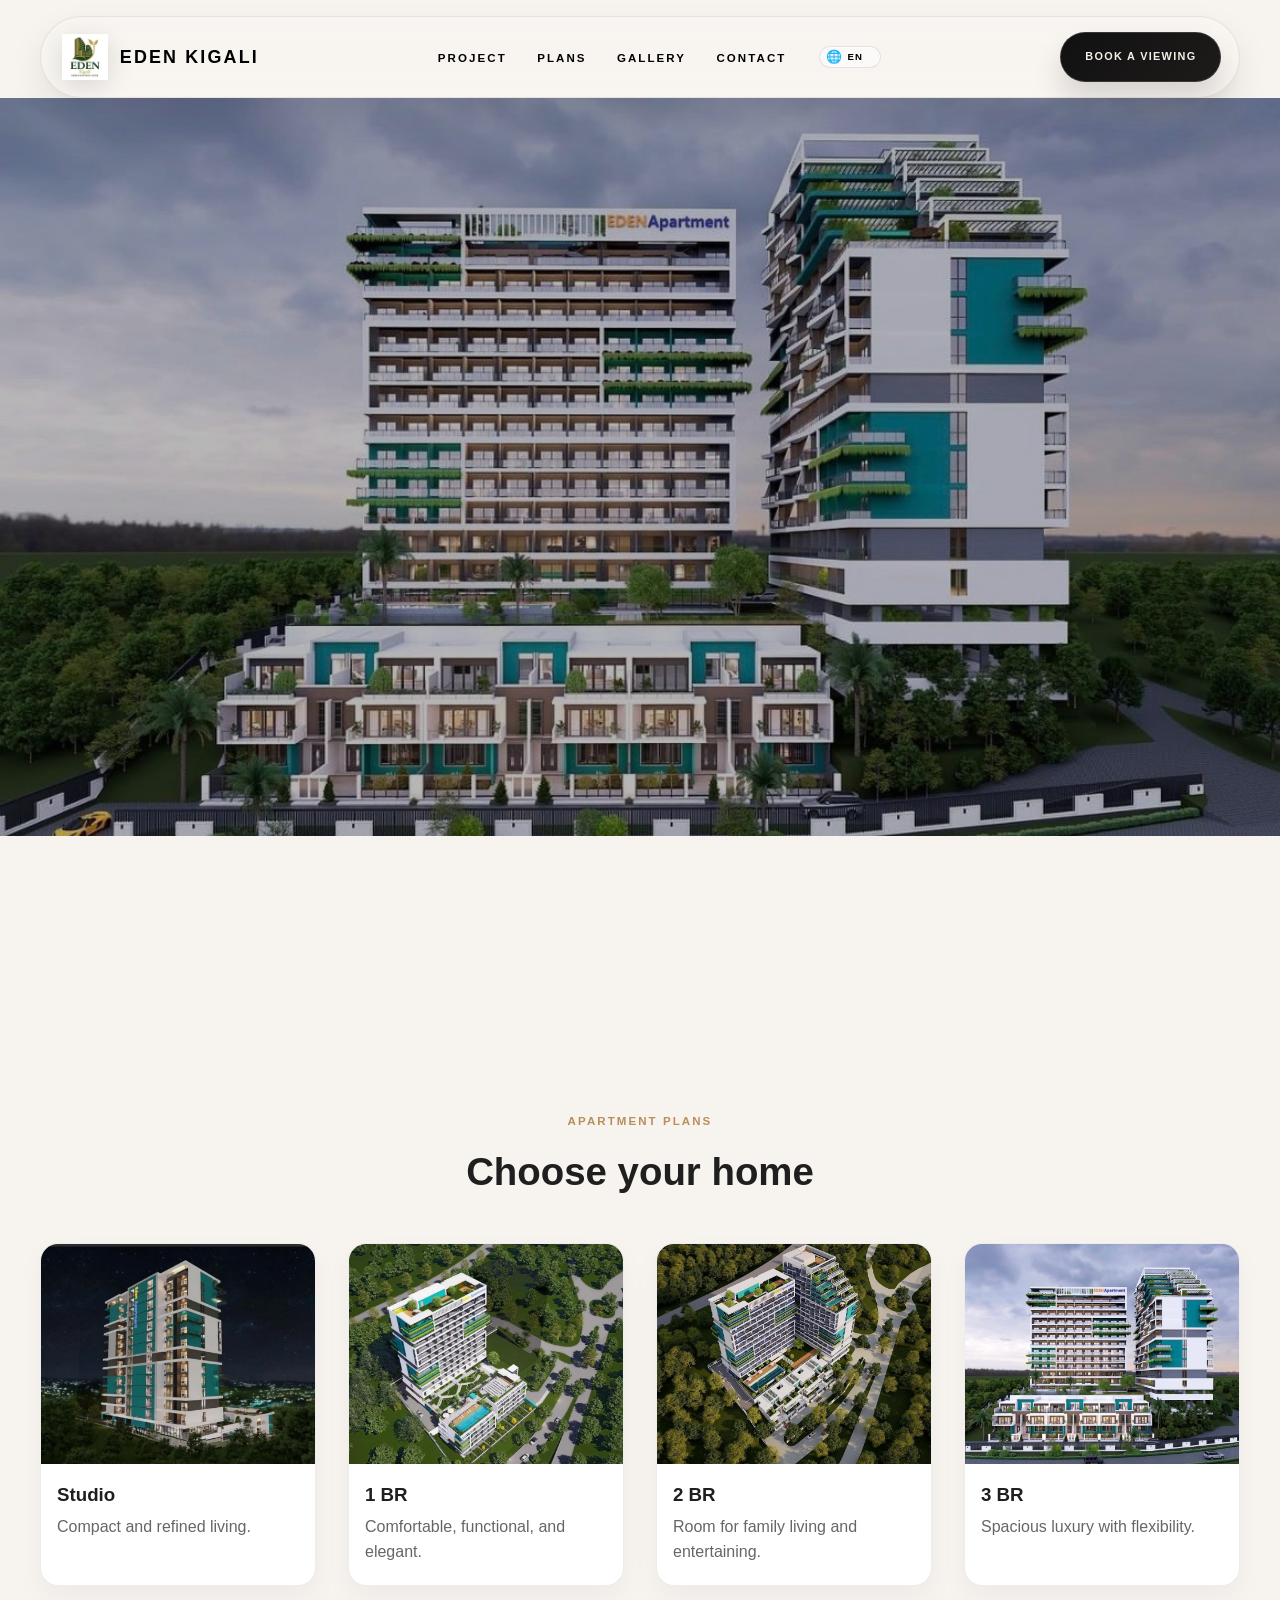
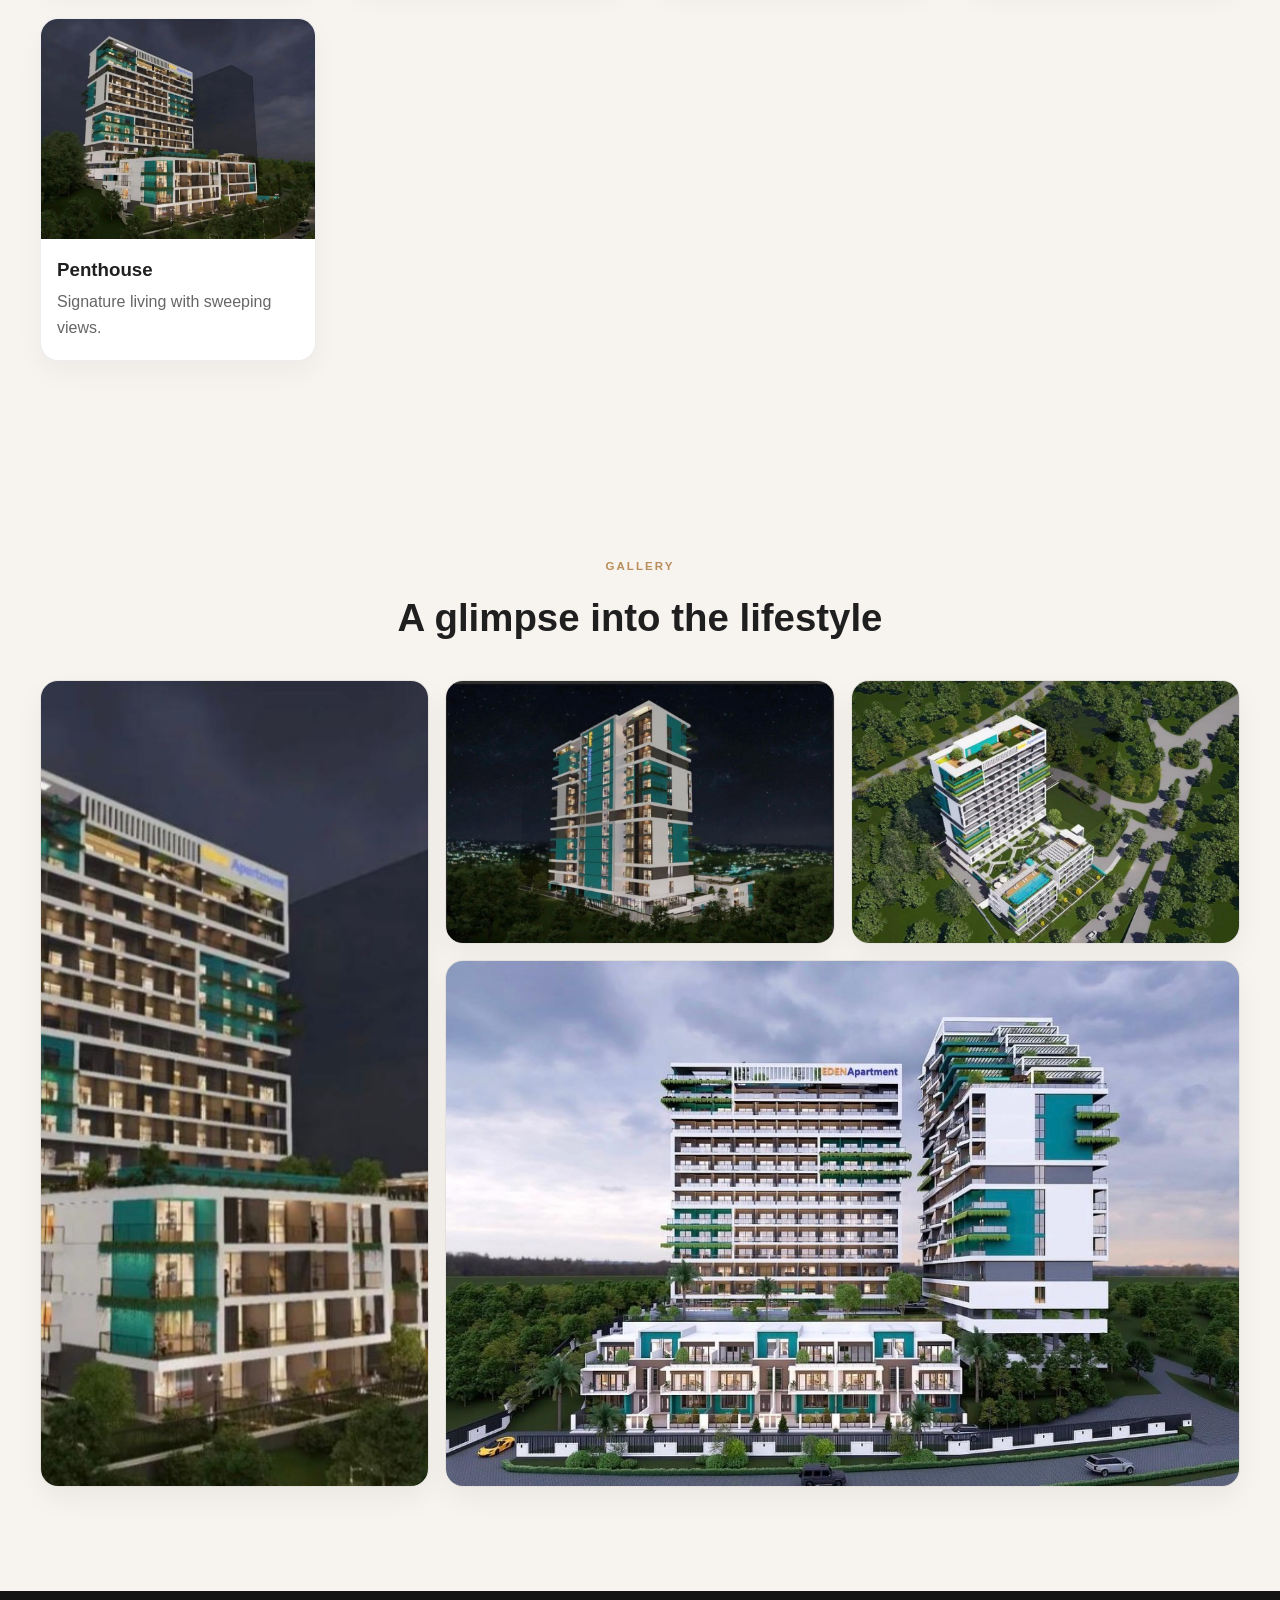
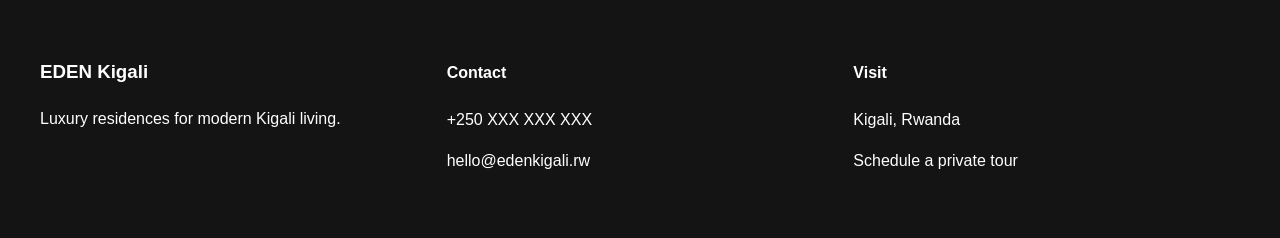
==== index.html @ 52f4555a "Initial commit Co-authored-by: Copilot <223556219+Copilot@users.noreply.github.com>" ====
<!DOCTYPE html>
<html lang="en">
  <head>
    <meta charset="UTF-8" />
    <meta name="viewport" content="width=device-width, initial-scale=1.0" />
    <title>EDEN Kigali</title>
    <meta name="description" content="EDEN Kigali luxury residential property landing page" />
    <link rel="stylesheet" href="styles.css" />
  </head>
  <body>
    <header class="site-header">
      <nav class="container nav-shell">
        <div class="brand" aria-label="EDEN Kigali home">
          <img src="assets/logo.png" alt="EDEN logo" />
          <span>EDEN Kigali</span>
        </div>

        <ul class="nav-links">
          <li><a href="#project">Project</a></li>
          <li><a href="#plans">Plans</a></li>
          <li><a href="#gallery">Gallery</a></li>
          <li><a href="#contact">Contact</a></li>
          <li class="nav-language-item">
            <label class="language-picker" aria-label="Select language">
              <span class="lang-icon" aria-hidden="true">🌐</span>
              <select aria-label="Language selector">
                <option value="en" selected>EN</option>
                <option value="fr">FR</option>
                <option value="sw">KIS</option>
                <option value="ar">AR</option>
                <option value="zh">中文</option>
              </select>
            </label>
          </li>
        </ul>

        <a href="#contact" class="nav-cta">Book a viewing</a>
      </nav>
    </header>

    <main>
      <section class="hero" aria-label="EDEN Kigali project video">
        <video autoplay muted loop playsinline poster="assets/images/hero-poster.jpg">
          <source src="assets/hero-video.mp4" type="video/mp4" />
        </video>
      </section>

      <section id="project" class="section project">
        <div class="container project-showcase">
        
        </div>
      </section>

      <section id="plans" class="section plans">
        <div class="container">
          <p class="eyebrow center">Apartment plans</p>
          <h2 class="center">Choose your home</h2>
          <div class="plan-grid">
            <article class="plan-card">
              <img src="assets/images/plans/studio.jpg" alt="Studio apartment" />
              <h3>Studio</h3>
              <p>Compact and refined living.</p>
            </article>
            <article class="plan-card">
              <img src="assets/images/plans/1br.jpg" alt="1 bedroom apartment" />
              <h3>1 BR</h3>
              <p>Comfortable, functional, and elegant.</p>
            </article>
            <article class="plan-card">
              <img src="assets/images/plans/2br.jpg" alt="2 bedroom apartment" />
              <h3>2 BR</h3>
              <p>Room for family living and entertaining.</p>
            </article>
            <article class="plan-card">
              <img src="assets/images/plans/3br.jpg" alt="3 bedroom apartment" />
              <h3>3 BR</h3>
              <p>Spacious luxury with flexibility.</p>
            </article>
            <article class="plan-card">
              <img src="assets/images/plans/penthouse.jpg" alt="Penthouse apartment" />
              <h3>Penthouse</h3>
              <p>Signature living with sweeping views.</p>
            </article>
          </div>
        </div>
      </section>

      <section id="gallery" class="section gallery">
        <div class="container">
          <p class="eyebrow center">Gallery</p>
          <h2 class="center">A glimpse into the lifestyle</h2>
          <div class="gallery-grid">
            <img class="gallery-item tall" src="assets/images/project-main.jpg" alt="EDEN Kigali facade" />
            <img class="gallery-item" src="assets/images/plans/studio.jpg" alt="EDEN Kigali studio view" />
            <img class="gallery-item" src="assets/images/plans/1br.jpg" alt="EDEN Kigali apartment detail" />
            <img class="gallery-item wide" src="assets/images/hero-poster.jpg" alt="EDEN Kigali building exterior" />
          </div>
        </div>
      </section>
    </main>

    <footer id="contact" class="site-footer">
      <div class="container footer-grid">
        <div>
          <h3>EDEN Kigali</h3>
          <p>Luxury residences for modern Kigali living.</p>
        </div>
        <div>
          <h4>Contact</h4>
          <p>+250 XXX XXX XXX</p>
          <p>hello@edenkigali.rw</p>
        </div>
        <div>
          <h4>Visit</h4>
          <p>Kigali, Rwanda</p>
          <p>Schedule a private tour</p>
        </div>
      </div>
    </footer>

    <script src="script.js"></script>
  </body>
</html>
---- styles.css ----
:root {
  --bg: #f7f3ee;
  --surface: #ffffff;
  --text: #1f1f1f;
  --muted: #666666;
  --primary: #b98e5a;
  --primary-dark: #8d6b40;
  --border: rgba(31, 31, 31, 0.08);
  --shadow: 0 20px 50px rgba(17, 17, 17, 0.12);
  --header-bg: transparent;
  --header-text: #000000;
  --header-accent: #111111;
}

* {
  box-sizing: border-box;
}

html {
  scroll-behavior: smooth;
}

body {
  margin: 0;
  font-family: "Segoe UI", Arial, Helvetica, sans-serif;
  background: var(--bg);
  color: var(--text);
  line-height: 1.6;
}

body.scrolled {
  --header-bg: transparent;
  --header-text: #000000;
  --header-accent: #111111;
}

img,
video {
  max-width: 100%;
  display: block;
}

img {
  height: auto;
}

.container {
  width: min(1200px, calc(100% - 2rem));
  margin: 0 auto;
}

.site-header {
  position: sticky;
  top: 0;
  z-index: 50;
  padding: 1rem 0 0;
  transition: padding 0.25s ease;
  background: transparent;
}

.site-header.scrolled {
  padding-top: 0.65rem;
}

.site-header.scrolled .nav-shell {
  background: rgba(10, 10, 10, 0.94);
  border-color: rgba(255, 255, 255, 0.08);
  box-shadow: 0 18px 30px rgba(0, 0, 0, 0.2);
}

.site-header.scrolled .brand,
.site-header.scrolled .nav-links a,
.site-header.scrolled .language-picker select,
.site-header.scrolled .lang-icon {
  color: #ffffff;
}

.site-header.scrolled .language-picker {
  background: rgba(255, 255, 255, 0.06);
  border-color: rgba(255, 255, 255, 0.14);
}

.site-header.scrolled .nav-cta {
  background: linear-gradient(135deg, #ffffff, #f0ece7);
  color: #111111;
  box-shadow: 0 18px 30px rgba(255, 255, 255, 0.12);
}

.nav-shell {
  display: flex;
  align-items: center;
  justify-content: space-between;
  gap: 1.2rem;
  min-height: 82px;
  padding: 0.9rem 1.1rem 0.9rem 1.3rem;
  border-radius: 999px;
  background: rgba(255, 255, 255, 0.18);
  border: 1px solid rgba(20, 20, 20, 0.08);
  box-shadow: 0 16px 36px rgba(15, 15, 15, 0.08);
  backdrop-filter: blur(12px);
  -webkit-backdrop-filter: blur(12px);
  transition: background 0.25s ease, border-color 0.25s ease, box-shadow 0.25s ease;
}

.brand {
  display: inline-flex;
  align-items: center;
  gap: 0.75rem;
  color: var(--header-text);
  font-size: clamp(1.1rem, 1.4vw, 1.8rem);
  font-weight: 700;
  letter-spacing: 0.12em;
  text-transform: uppercase;
  white-space: nowrap;
}

.brand img {
  width: 46px;
  height: 46px;
  object-fit: contain;
  filter: drop-shadow(0 6px 12px rgba(0, 0, 0, 0.12));
}

.nav-links {
  display: flex;
  align-items: center;
  justify-content: center;
  gap: 1.9rem;
  list-style: none;
  padding: 0;
  margin: 0;
  flex: 1;
}

.nav-links a {
  color: var(--header-text);
  text-decoration: none;
  font-size: 0.72rem;
  font-weight: 700;
  letter-spacing: 0.18em;
  text-transform: uppercase;
  transition: opacity 0.2s ease, color 0.2s ease;
}

.nav-links a:hover,
.nav-links a:focus-visible {
  opacity: 0.72;
}

.nav-language-item {
  display: flex;
  align-items: center;
  margin-left: 0.15rem;
}

.language-picker {
  display: inline-flex;
  align-items: center;
  gap: 0.35rem;
  border: 1px solid rgba(20, 20, 20, 0.1);
  border-radius: 999px;
  background: rgba(255, 255, 255, 0.5);
  padding: 0.2rem 0.5rem 0.2rem 0.35rem;
  box-shadow: inset 0 1px 0 rgba(255, 255, 255, 0.4);
}

.lang-icon {
  font-size: 0.8rem;
  line-height: 1;
}

.language-picker select {
  border: none;
  background: transparent;
  color: var(--header-text);
  font-size: 0.6rem;
  font-weight: 700;
  letter-spacing: 0.12em;
  appearance: none;
  -webkit-appearance: none;
  -moz-appearance: none;
  cursor: pointer;
  outline: none;
  padding-right: 0.12rem;
  text-transform: uppercase;
}

.nav-cta {
  display: inline-flex;
  align-items: center;
  justify-content: center;
  border-radius: 999px;
  padding: 0.95rem 1.5rem;
  text-decoration: none;
  color: #f5efe8;
  background: linear-gradient(135deg, #111111, #1e1b1a);
  border: 1px solid rgba(255, 255, 255, 0.14);
  box-shadow: 0 18px 30px rgba(0, 0, 0, 0.14);
  font-weight: 700;
  letter-spacing: 0.12em;
  text-transform: uppercase;
  font-size: 0.68rem;
  white-space: nowrap;
  transition: transform 0.2s ease, box-shadow 0.2s ease;
}

.nav-cta:hover,
.nav-cta:focus-visible {
  transform: translateY(-1px);
  box-shadow: 0 20px 34px rgba(0, 0, 0, 0.18);
}

.hero {
  position: relative;
  min-height: 82vh;
  overflow: hidden;
  background: #111;
}

.hero video {
  position: absolute;
  inset: 0;
  width: 100%;
  height: 100%;
  object-fit: cover;
  display: block;
  filter: brightness(0.72);
}

.eyebrow {
  text-transform: uppercase;
  letter-spacing: 0.18em;
  font-size: 0.72rem;
  font-weight: 700;
  color: var(--primary);
}

.section {
  padding: 5rem 0 6.5rem;
}

.project-showcase {
  display: flex;
  justify-content: center;
  align-items: center;
}

.project-showcase img {
  width: 100%;
  max-width: 1200px;
  display: block;
  border-radius: 20px;
  box-shadow: var(--shadow);
}

.project-copy h2,
.plans h2,
.gallery h2 {
  font-size: clamp(2rem, 3vw, 3rem);
  margin: 0.5rem 0 1rem;
}

.center {
  text-align: center;
}

.plan-grid {
  display: grid;
  grid-template-columns: repeat(auto-fit, minmax(220px, 1fr));
  gap: 2rem;
  margin-top: 2.5rem;
}

.plan-card {
  background: var(--surface);
  border: 1px solid var(--border);
  border-radius: 18px;
  overflow: hidden;
  box-shadow: 0 12px 28px rgba(0, 0, 0, 0.04);
}

.plan-card img {
  width: 100%;
  height: 220px;
  object-fit: cover;
}

.plan-card h3 {
  margin: 1rem 1rem 0.25rem;
}

.plan-card p {
  margin: 0 1rem 1.25rem;
  color: var(--muted);
}

.gallery-grid {
  display: grid;
  grid-template-columns: repeat(3, minmax(0, 1fr));
  gap: 1rem;
  margin-top: 2rem;
}

.gallery-item {
  width: 100%;
  min-height: 220px;
  height: 100%;
  object-fit: cover;
  display: block;
  border-radius: 18px;
  border: 1px solid var(--border);
  box-shadow: 0 12px 28px rgba(0, 0, 0, 0.05);
}

.gallery-item.tall {
  grid-row: span 2;
}

.gallery-item.wide {
  grid-column: span 2;
}

.site-footer {
  background: #141414;
  color: white;
  padding: 3rem 0;
}

.footer-grid {
  display: grid;
  grid-template-columns: repeat(3, minmax(0, 1fr));
  gap: 1.25rem;
}

@media (max-width: 768px) {
  .nav {
    flex-direction: column;
    justify-content: center;
    padding: 1rem 0;
  }

  .nav-links {
    flex-wrap: wrap;
    justify-content: center;
  }

  .project-grid,
  .gallery-grid,
  .footer-grid {
    grid-template-columns: 1fr;
  }

  .gallery-item.wide,
  .gallery-item.tall {
    grid-column: auto;
    grid-row: auto;
  }
}
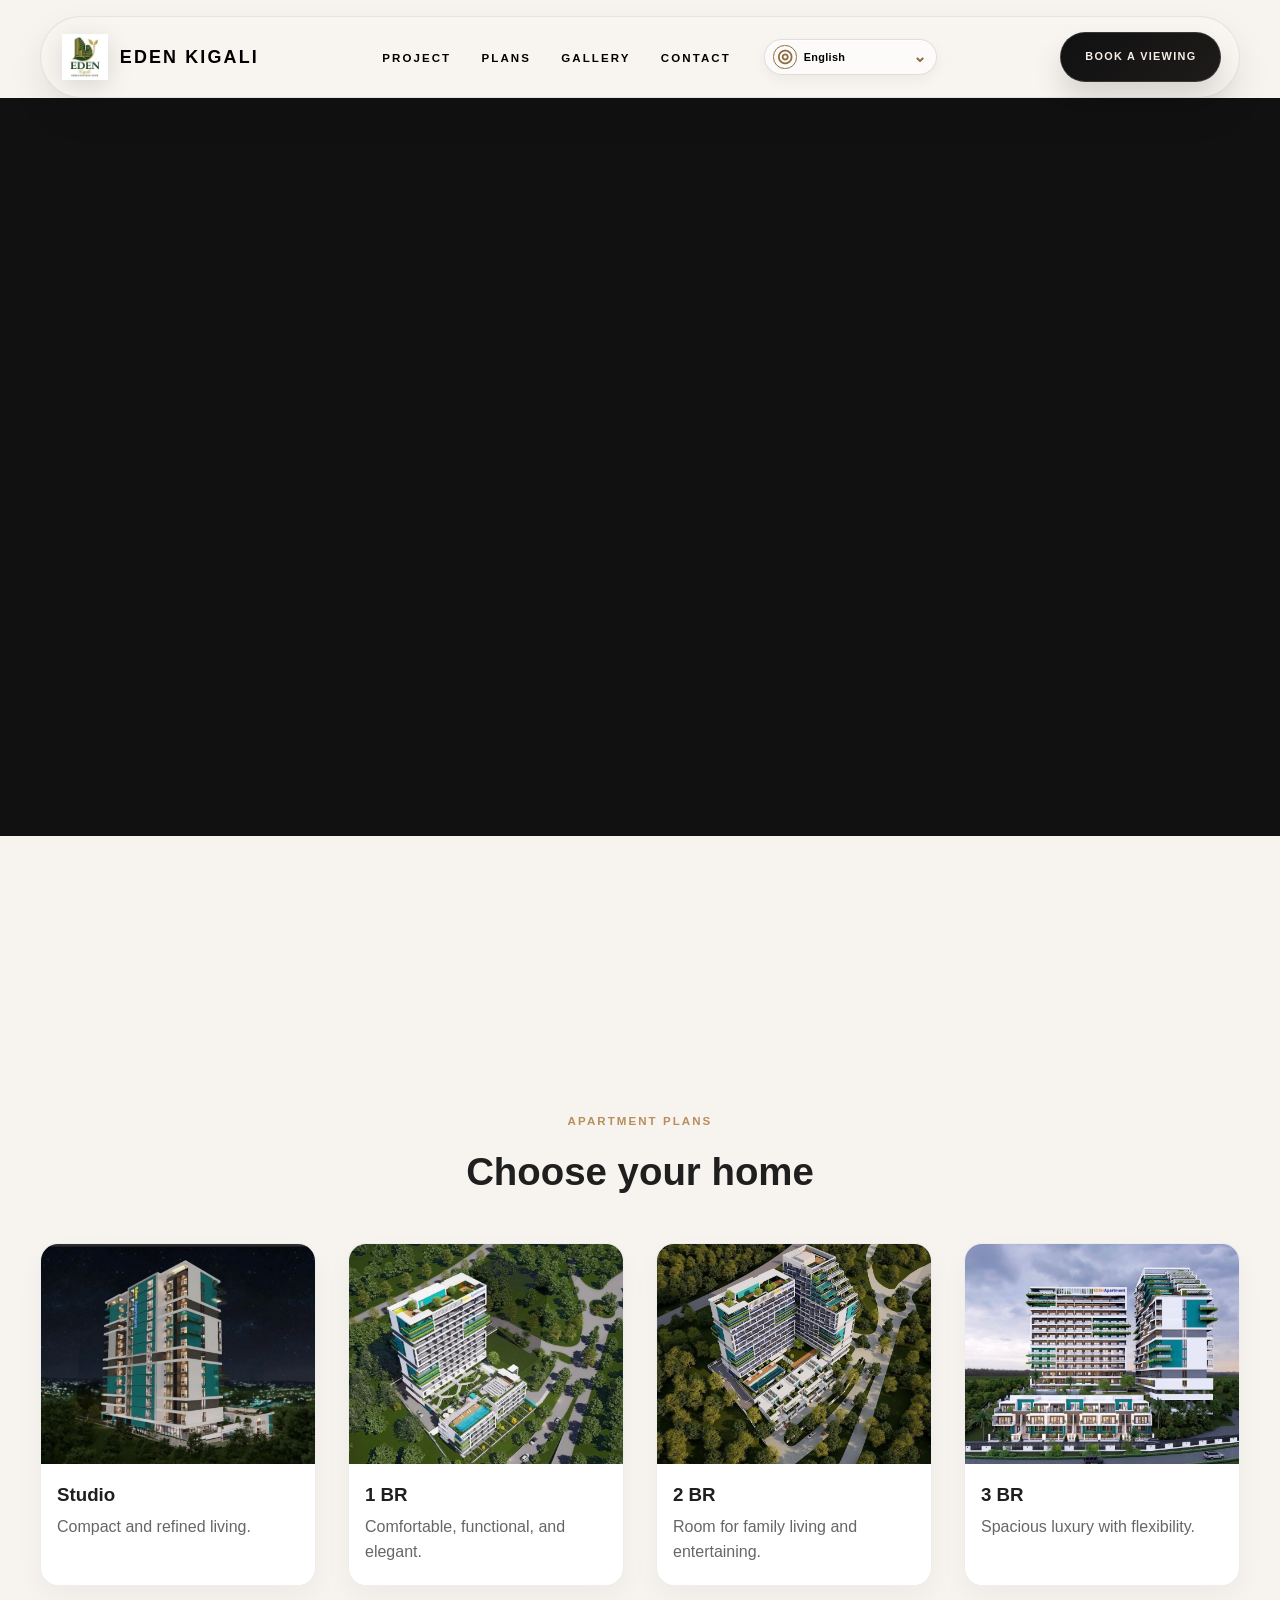
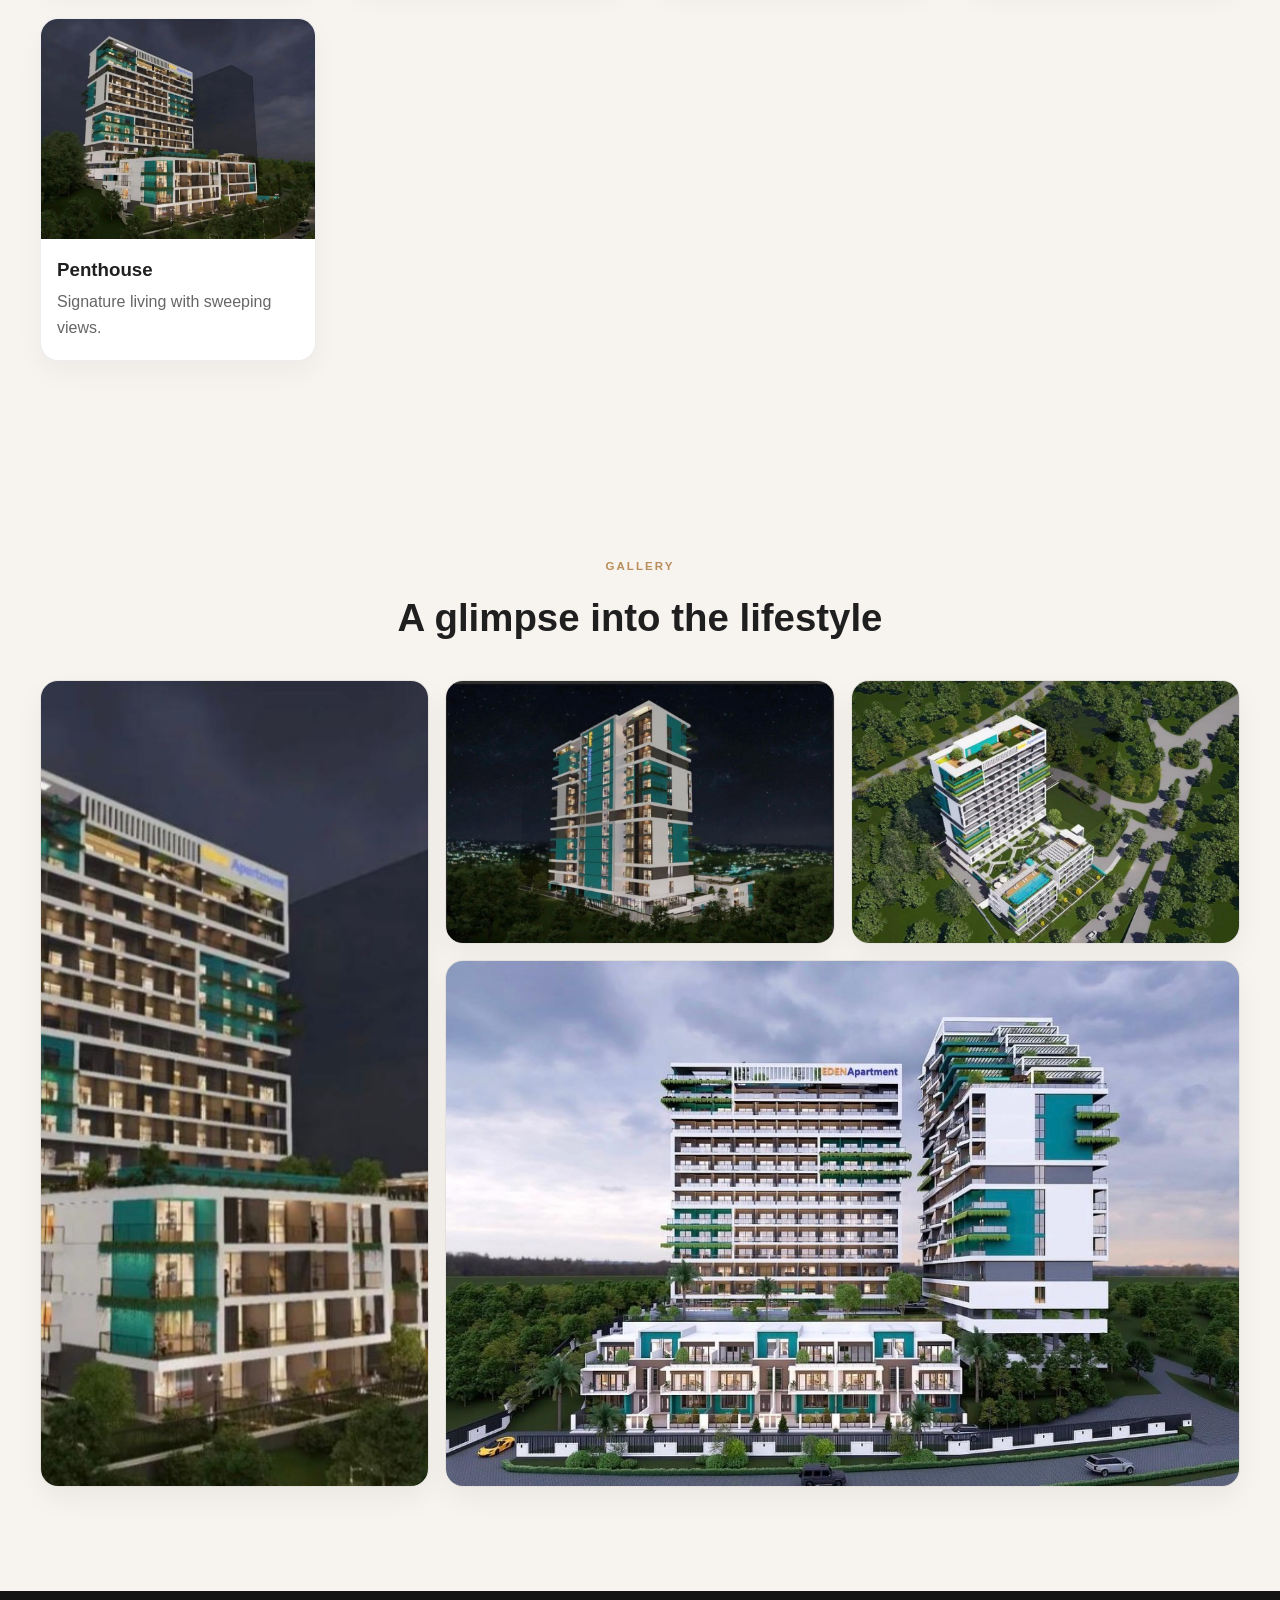
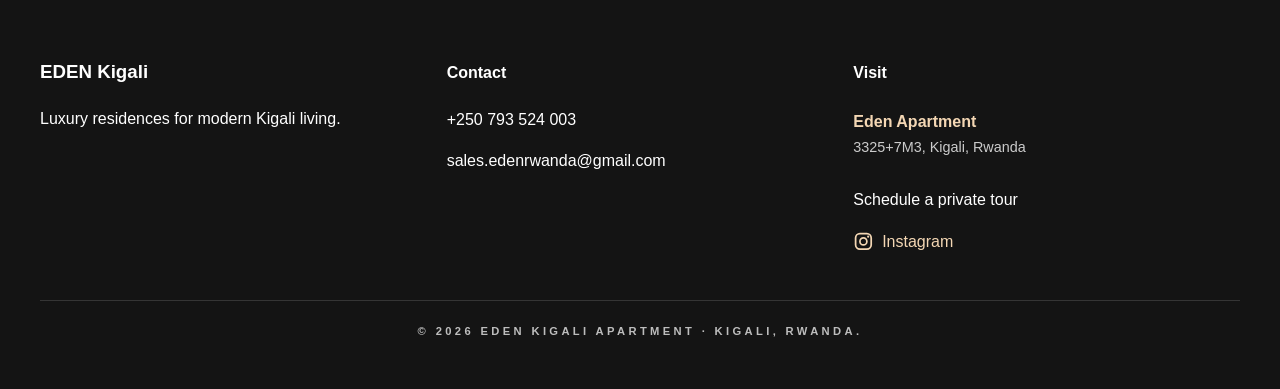
==== commit 84e98401: "Enhance EDEN Kigali website experience Add multilingual navigation and content, improve location and" ====
--- a/index.html
+++ b/index.html
@@ -3,44 +3,54 @@
   <head>
     <meta charset="UTF-8" />
     <meta name="viewport" content="width=device-width, initial-scale=1.0" />
-    <title>EDEN Kigali</title>
-    <meta name="description" content="EDEN Kigali luxury residential property landing page" />
+    <title data-i18n="pageTitle">EDEN Kigali</title>
+    <meta name="description" data-i18n-content="pageDescription" content="EDEN Kigali luxury residential property landing page" />
+    <link rel="icon" type="image/png" href="assets/logo.png" />
+    <link rel="apple-touch-icon" href="assets/logo.png" />
     <link rel="stylesheet" href="styles.css" />
   </head>
   <body>
     <header class="site-header">
-      <nav class="container nav-shell">
-        <div class="brand" aria-label="EDEN Kigali home">
-          <img src="assets/logo.png" alt="EDEN logo" />
+      <nav class="container nav-shell" aria-label="Main navigation" data-i18n-aria-label="mainNavigation">
+        <div class="brand" aria-label="EDEN Kigali home" data-i18n-aria-label="home">
+          <img src="assets/logo.png" alt="EDEN logo" data-i18n-alt="logoAlt" />
           <span>EDEN Kigali</span>
         </div>
 
+        <button class="nav-toggle" type="button" aria-label="Toggle navigation" data-i18n-aria-label="toggleNavigation" aria-expanded="false">
+          <span></span>
+          <span></span>
+          <span></span>
+        </button>
+
+        <div class="nav-panel">
         <ul class="nav-links">
-          <li><a href="#project">Project</a></li>
-          <li><a href="#plans">Plans</a></li>
-          <li><a href="#gallery">Gallery</a></li>
-          <li><a href="#contact">Contact</a></li>
+          <li><a href="#project" data-i18n="project">Project</a></li>
+          <li><a href="#plans" data-i18n="plans">Plans</a></li>
+          <li><a href="#gallery" data-i18n="gallery">Gallery</a></li>
+          <li><a href="#contact" data-i18n="contact">Contact</a></li>
           <li class="nav-language-item">
-            <label class="language-picker" aria-label="Select language">
-              <span class="lang-icon" aria-hidden="true">🌐</span>
-              <select aria-label="Language selector">
-                <option value="en" selected>EN</option>
-                <option value="fr">FR</option>
-                <option value="sw">KIS</option>
-                <option value="ar">AR</option>
+            <label class="language-picker" aria-label="Select language" data-i18n-aria-label="selectLanguage">
+              <span class="lang-icon" aria-hidden="true">◎</span>
+              <select aria-label="Language selector" data-i18n-aria-label="languageSelector">
+                <option value="en" selected>English</option>
+                <option value="fr">Français</option>
+                <option value="sw">Kiswahili</option>
+                <option value="ar">العربية</option>
                 <option value="zh">中文</option>
               </select>
+              <span class="language-chevron" aria-hidden="true">⌄</span>
             </label>
           </li>
         </ul>
 
-        <a href="#contact" class="nav-cta">Book a viewing</a>
+        <a href="#contact" class="nav-cta" data-i18n="bookViewing">Book a viewing</a>
       </nav>
     </header>
 
     <main>
-      <section class="hero" aria-label="EDEN Kigali project video">
-        <video autoplay muted loop playsinline poster="assets/images/hero-poster.jpg">
+      <section class="hero" aria-label="EDEN Kigali project video" data-i18n-aria-label="projectVideo">
+        <video autoplay muted loop playsinline poster=>
           <source src="assets/hero-video.mp4" type="video/mp4" />
         </video>
       </section>
@@ -53,33 +63,33 @@
 
       <section id="plans" class="section plans">
         <div class="container">
-          <p class="eyebrow center">Apartment plans</p>
-          <h2 class="center">Choose your home</h2>
+          <p class="eyebrow center" data-i18n="apartmentPlans">Apartment plans</p>
+          <h2 class="center" data-i18n="chooseHome">Choose your home</h2>
           <div class="plan-grid">
             <article class="plan-card">
-              <img src="assets/images/plans/studio.jpg" alt="Studio apartment" />
-              <h3>Studio</h3>
-              <p>Compact and refined living.</p>
+              <img src="assets/images/plans/studio.jpg" alt="Studio apartment" data-i18n-alt="studioAlt" />
+              <h3 data-i18n="studio">Studio</h3>
+              <p data-i18n="studioDescription">Compact and refined living.</p>
             </article>
             <article class="plan-card">
-              <img src="assets/images/plans/1br.jpg" alt="1 bedroom apartment" />
-              <h3>1 BR</h3>
-              <p>Comfortable, functional, and elegant.</p>
+              <img src="assets/images/plans/1br.jpg" alt="1 bedroom apartment" data-i18n-alt="oneBedroomAlt" />
+              <h3 data-i18n="oneBedroom">1 BR</h3>
+              <p data-i18n="oneBedroomDescription">Comfortable, functional, and elegant.</p>
             </article>
             <article class="plan-card">
-              <img src="assets/images/plans/2br.jpg" alt="2 bedroom apartment" />
-              <h3>2 BR</h3>
-              <p>Room for family living and entertaining.</p>
+              <img src="assets/images/plans/2br.jpg" alt="2 bedroom apartment" data-i18n-alt="twoBedroomAlt" />
+              <h3 data-i18n="twoBedroom">2 BR</h3>
+              <p data-i18n="twoBedroomDescription">Room for family living and entertaining.</p>
             </article>
             <article class="plan-card">
-              <img src="assets/images/plans/3br.jpg" alt="3 bedroom apartment" />
-              <h3>3 BR</h3>
-              <p>Spacious luxury with flexibility.</p>
+              <img src="assets/images/plans/3br.jpg" alt="3 bedroom apartment" data-i18n-alt="threeBedroomAlt" />
+              <h3 data-i18n="threeBedroom">3 BR</h3>
+              <p data-i18n="threeBedroomDescription">Spacious luxury with flexibility.</p>
             </article>
             <article class="plan-card">
-              <img src="assets/images/plans/penthouse.jpg" alt="Penthouse apartment" />
-              <h3>Penthouse</h3>
-              <p>Signature living with sweeping views.</p>
+              <img src="assets/images/plans/penthouse.jpg" alt="Penthouse apartment" data-i18n-alt="penthouseAlt" />
+              <h3 data-i18n="penthouse">Penthouse</h3>
+              <p data-i18n="penthouseDescription">Signature living with sweeping views.</p>
             </article>
           </div>
         </div>
@@ -87,13 +97,13 @@
 
       <section id="gallery" class="section gallery">
         <div class="container">
-          <p class="eyebrow center">Gallery</p>
-          <h2 class="center">A glimpse into the lifestyle</h2>
+          <p class="eyebrow center" data-i18n="gallery">Gallery</p>
+          <h2 class="center" data-i18n="lifestyle">A glimpse into the lifestyle</h2>
           <div class="gallery-grid">
-            <img class="gallery-item tall" src="assets/images/project-main.jpg" alt="EDEN Kigali facade" />
-            <img class="gallery-item" src="assets/images/plans/studio.jpg" alt="EDEN Kigali studio view" />
-            <img class="gallery-item" src="assets/images/plans/1br.jpg" alt="EDEN Kigali apartment detail" />
-            <img class="gallery-item wide" src="assets/images/hero-poster.jpg" alt="EDEN Kigali building exterior" />
+            <img class="gallery-item tall" src="assets/images/project-main.jpg" alt="EDEN Kigali facade" data-i18n-alt="facadeAlt" />
+            <img class="gallery-item" src="assets/images/plans/studio.jpg" alt="EDEN Kigali studio view" data-i18n-alt="studioViewAlt" />
+            <img class="gallery-item" src="assets/images/plans/1br.jpg" alt="EDEN Kigali apartment detail" data-i18n-alt="apartmentDetailAlt" />
+            <img class="gallery-item wide" src="assets/images/hero-poster.jpg" alt="EDEN Kigali building exterior" data-i18n-alt="buildingAlt" />
           </div>
         </div>
       </section>
@@ -103,18 +113,46 @@
       <div class="container footer-grid">
         <div>
           <h3>EDEN Kigali</h3>
-          <p>Luxury residences for modern Kigali living.</p>
+          <p data-i18n="footerDescription">Luxury residences for modern Kigali living.</p>
         </div>
         <div>
-          <h4>Contact</h4>
-          <p>+250 XXX XXX XXX</p>
-          <p>hello@edenkigali.rw</p>
+          <h4 data-i18n="contact">Contact</h4>
+          <p>+250 793 524 003</p>
+          <p>sales.edenrwanda@gmail.com</p>
         </div>
         <div>
-          <h4>Visit</h4>
-          <p>Kigali, Rwanda</p>
-          <p>Schedule a private tour</p>
+          <h4 data-i18n="visit">Visit</h4>
+          <a
+            class="location-link"
+            href="https://www.google.com/maps/search/?api=1&query=Eden+Apartment%2C+3325%2B7M3%2C+Kigali"
+            target="_blank"
+            rel="noopener noreferrer"
+            aria-label="Open Eden Apartment in Google Maps"
+            data-i18n-aria-label="locationMapLabel"
+          >
+            <strong data-i18n="locationName">Eden Apartment</strong>
+            <span data-i18n="location">3325+7M3, Kigali, Rwanda</span>
+          </a>
+          <p data-i18n="privateTour">Schedule a private tour</p>
+          <a
+            class="social-link"
+            href="https://www.instagram.com/edenrwanda.sales?stkn=MTM0dHFqaXk2dHVpeg=="
+            target="_blank"
+            rel="noopener noreferrer"
+            aria-label="Follow EDEN Rwanda Sales on Instagram"
+            data-i18n-aria-label="instagramLabel"
+          >
+            <svg class="social-icon" viewBox="0 0 24 24" aria-hidden="true">
+              <rect x="3" y="3" width="18" height="18" rx="5" ry="5" fill="none" stroke="currentColor" stroke-width="2" />
+              <circle cx="12" cy="12" r="4" fill="none" stroke="currentColor" stroke-width="2" />
+              <circle cx="17.5" cy="6.5" r="1.25" fill="currentColor" />
+            </svg>
+            <span data-i18n="instagram">Instagram</span>
+          </a>
         </div>
+      </div>
+      <div class="footer-bottom">
+        <p data-i18n="copyright">© 2026 EDEN KIGALI APARTMENT · KIGALI, RWANDA.</p>
       </div>
     </footer>
 
--- a/styles.css
+++ b/styles.css
@@ -71,7 +71,8 @@
 .site-header.scrolled .brand,
 .site-header.scrolled .nav-links a,
 .site-header.scrolled .language-picker select,
-.site-header.scrolled .lang-icon {
+.site-header.scrolled .lang-icon,
+.site-header.scrolled .language-chevron {
   color: #ffffff;
 }
 
@@ -102,6 +103,14 @@
   transition: background 0.25s ease, border-color 0.25s ease, box-shadow 0.25s ease;
 }
 
+.nav-panel {
+  display: flex;
+  align-items: center;
+  justify-content: space-between;
+  flex: 1;
+  gap: 1.2rem;
+}
+
 .brand {
   display: inline-flex;
   align-items: center;
@@ -156,33 +165,59 @@
 .language-picker {
   display: inline-flex;
   align-items: center;
-  gap: 0.35rem;
-  border: 1px solid rgba(20, 20, 20, 0.1);
+  gap: 0.45rem;
+  min-width: 9.5rem;
+  border: 1px solid rgba(20, 20, 20, 0.12);
   border-radius: 999px;
-  background: rgba(255, 255, 255, 0.5);
-  padding: 0.2rem 0.5rem 0.2rem 0.35rem;
-  box-shadow: inset 0 1px 0 rgba(255, 255, 255, 0.4);
+  background: rgba(255, 255, 255, 0.62);
+  padding: 0.35rem 0.65rem 0.35rem 0.55rem;
+  box-shadow: inset 0 1px 0 rgba(255, 255, 255, 0.7), 0 5px 14px rgba(20, 20, 20, 0.05);
+  transition: border-color 0.2s ease, background 0.2s ease, box-shadow 0.2s ease;
+}
+
+.language-picker:focus-within,
+.language-picker:hover {
+  border-color: var(--primary);
+  background: rgba(255, 255, 255, 0.9);
+  box-shadow: 0 8px 18px rgba(20, 20, 20, 0.1);
 }
 
 .lang-icon {
-  font-size: 0.8rem;
+  display: inline-flex;
+  align-items: center;
+  justify-content: center;
+  width: 1.45rem;
+  height: 1.45rem;
+  border: 1px solid currentColor;
+  border-radius: 50%;
+  color: var(--primary-dark);
+  font-size: 1.1rem;
+  font-weight: 700;
   line-height: 1;
 }
 
 .language-picker select {
+  min-width: 6.35rem;
   border: none;
   background: transparent;
   color: var(--header-text);
-  font-size: 0.6rem;
-  font-weight: 700;
-  letter-spacing: 0.12em;
+  font-size: 0.68rem;
+  font-weight: 700;
+  letter-spacing: 0.03em;
   appearance: none;
   -webkit-appearance: none;
   -moz-appearance: none;
   cursor: pointer;
   outline: none;
-  padding-right: 0.12rem;
-  text-transform: uppercase;
+  padding: 0.15rem 0;
+}
+
+.language-chevron {
+  color: var(--primary-dark);
+  font-size: 1rem;
+  font-weight: 700;
+  line-height: 1;
+  pointer-events: none;
 }
 
 .nav-cta {
@@ -208,6 +243,29 @@
 .nav-cta:focus-visible {
   transform: translateY(-1px);
   box-shadow: 0 20px 34px rgba(0, 0, 0, 0.18);
+}
+
+.nav-toggle {
+  display: none;
+  width: 2.9rem;
+  height: 2.9rem;
+  border: 1px solid rgba(20, 20, 20, 0.08);
+  border-radius: 50%;
+  background: rgba(255, 255, 255, 0.2);
+  padding: 0.7rem 0.72rem;
+  cursor: pointer;
+  align-items: center;
+  justify-content: center;
+  flex-direction: column;
+  gap: 0.32rem;
+}
+
+.nav-toggle span {
+  display: block;
+  width: 100%;
+  height: 2px;
+  border-radius: 999px;
+  background: var(--header-text);
 }
 
 .hero {
@@ -332,16 +390,165 @@
   gap: 1.25rem;
 }
 
+.footer-bottom {
+  width: min(1200px, calc(100% - 2rem));
+  margin: 2.5rem auto 0;
+  padding-top: 1.25rem;
+  border-top: 1px solid rgba(255, 255, 255, 0.14);
+  text-align: center;
+}
+
+.footer-bottom p {
+  margin: 0;
+  color: rgba(255, 255, 255, 0.72);
+  font-size: 0.7rem;
+  font-weight: 700;
+  letter-spacing: 0.3em;
+  line-height: 1.8;
+  text-transform: uppercase;
+}
+
+.site-footer a {
+  color: #f4d7b4;
+  text-decoration: none;
+  transition: opacity 0.2s ease;
+}
+
+.site-footer a:hover,
+.site-footer a:focus-visible {
+  opacity: 0.8;
+}
+
+.location-link {
+  display: inline-flex;
+  flex-direction: column;
+  gap: 0.1rem;
+  margin: 0.15rem 0 0.75rem;
+  color: #ffffff;
+  text-decoration: none;
+  transition: color 0.2s ease, transform 0.2s ease;
+}
+
+.location-link strong {
+  color: #f4d7b4;
+  font-size: 1rem;
+}
+
+.location-link span {
+  color: rgba(255, 255, 255, 0.78);
+  font-size: 0.9rem;
+}
+
+.location-link:hover,
+.location-link:focus-visible {
+  color: #ffffff;
+  opacity: 1;
+  transform: translateY(-1px);
+}
+
+.social-link {
+  display: inline-flex;
+  align-items: center;
+  gap: 0.5rem;
+}
+
+.social-icon {
+  display: inline-block;
+  width: 1.3rem;
+  height: 1.3rem;
+  color: #f4d7b4;
+  flex-shrink: 0;
+}
+
+@media (max-width: 980px) {
+  .nav-shell {
+    flex-wrap: wrap;
+    border-radius: 24px;
+    width: min(100%, 760px);
+    margin: 0 auto;
+    padding: 0.7rem 0.9rem;
+  }
+
+  .nav-panel {
+    display: none;
+    width: min(100%, 420px);
+    margin-left: auto;
+    flex-direction: column;
+    align-items: flex-start;
+    padding-top: 0.4rem;
+  }
+
+  .nav-shell.nav-open {
+    padding-bottom: 0.9rem;
+  }
+
+  .nav-shell.nav-open .nav-panel {
+    display: flex;
+  }
+
+  .nav-shell:not(.nav-open) .nav-panel {
+    display: none;
+  }
+
+  .nav-links {
+    flex-direction: column;
+    align-items: flex-start;
+    width: 100%;
+    gap: 0.7rem;
+    padding: 0.2rem 0 0.5rem;
+  }
+
+  .nav-language-item {
+    margin-left: 0;
+  }
+
+  .nav-toggle {
+    display: flex;
+    margin-left: auto;
+  }
+
+  .nav-cta {
+    width: auto;
+    padding: 0.75rem 1rem;
+    font-size: 0.62rem;
+  }
+}
+
 @media (max-width: 768px) {
-  .nav {
-    flex-direction: column;
-    justify-content: center;
-    padding: 1rem 0;
-  }
-
-  .nav-links {
-    flex-wrap: wrap;
-    justify-content: center;
+  .site-header {
+    padding-top: 0.75rem;
+  }
+
+  .nav-shell {
+    min-height: auto;
+    padding: 0.7rem 0.8rem;
+  }
+
+  .brand {
+    font-size: 0.86rem;
+    letter-spacing: 0.08em;
+  }
+
+  .brand img {
+    width: 34px;
+    height: 34px;
+  }
+
+  .nav-panel {
+    width: 100%;
+  }
+
+  .nav-links a {
+    font-size: 0.64rem;
+    letter-spacing: 0.12em;
+  }
+
+  .nav-cta {
+    width: 100%;
+  }
+
+  .hero {
+    min-height: 58vh;
   }
 
   .project-grid,
@@ -355,4 +562,36 @@
     grid-column: auto;
     grid-row: auto;
   }
-}
+
+  .section {
+    padding: 4rem 0 5rem;
+  }
+}
+
+@media (max-width: 480px) {
+  .container {
+    width: min(100% - 1rem, 1200px);
+  }
+
+  .nav-shell {
+    border-radius: 18px;
+  }
+
+  .nav-links a {
+    font-size: 0.62rem;
+    letter-spacing: 0.1em;
+  }
+
+  .language-picker {
+    min-width: 8.9rem;
+    padding-right: 0.5rem;
+  }
+
+  .language-picker select {
+    min-width: 5.7rem;
+  }
+
+  .social-link {
+    gap: 0.35rem;
+  }
+}
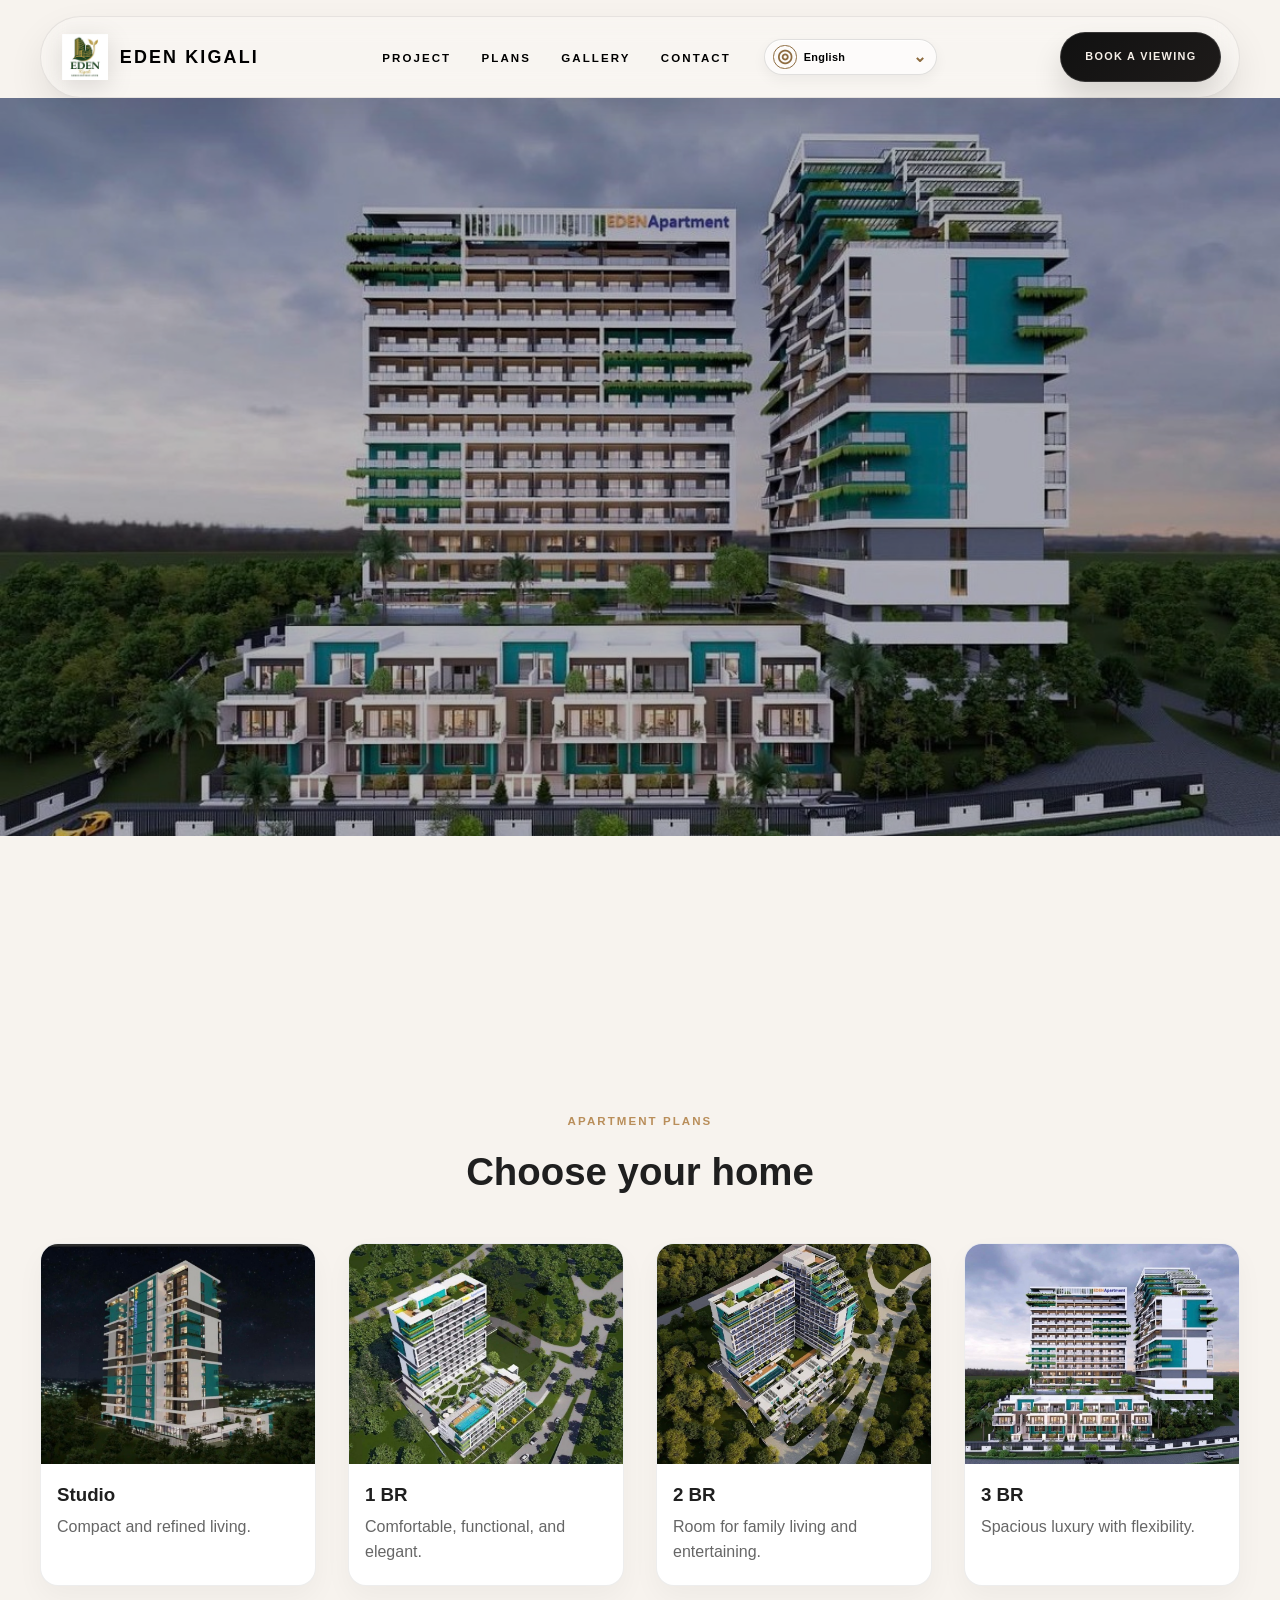
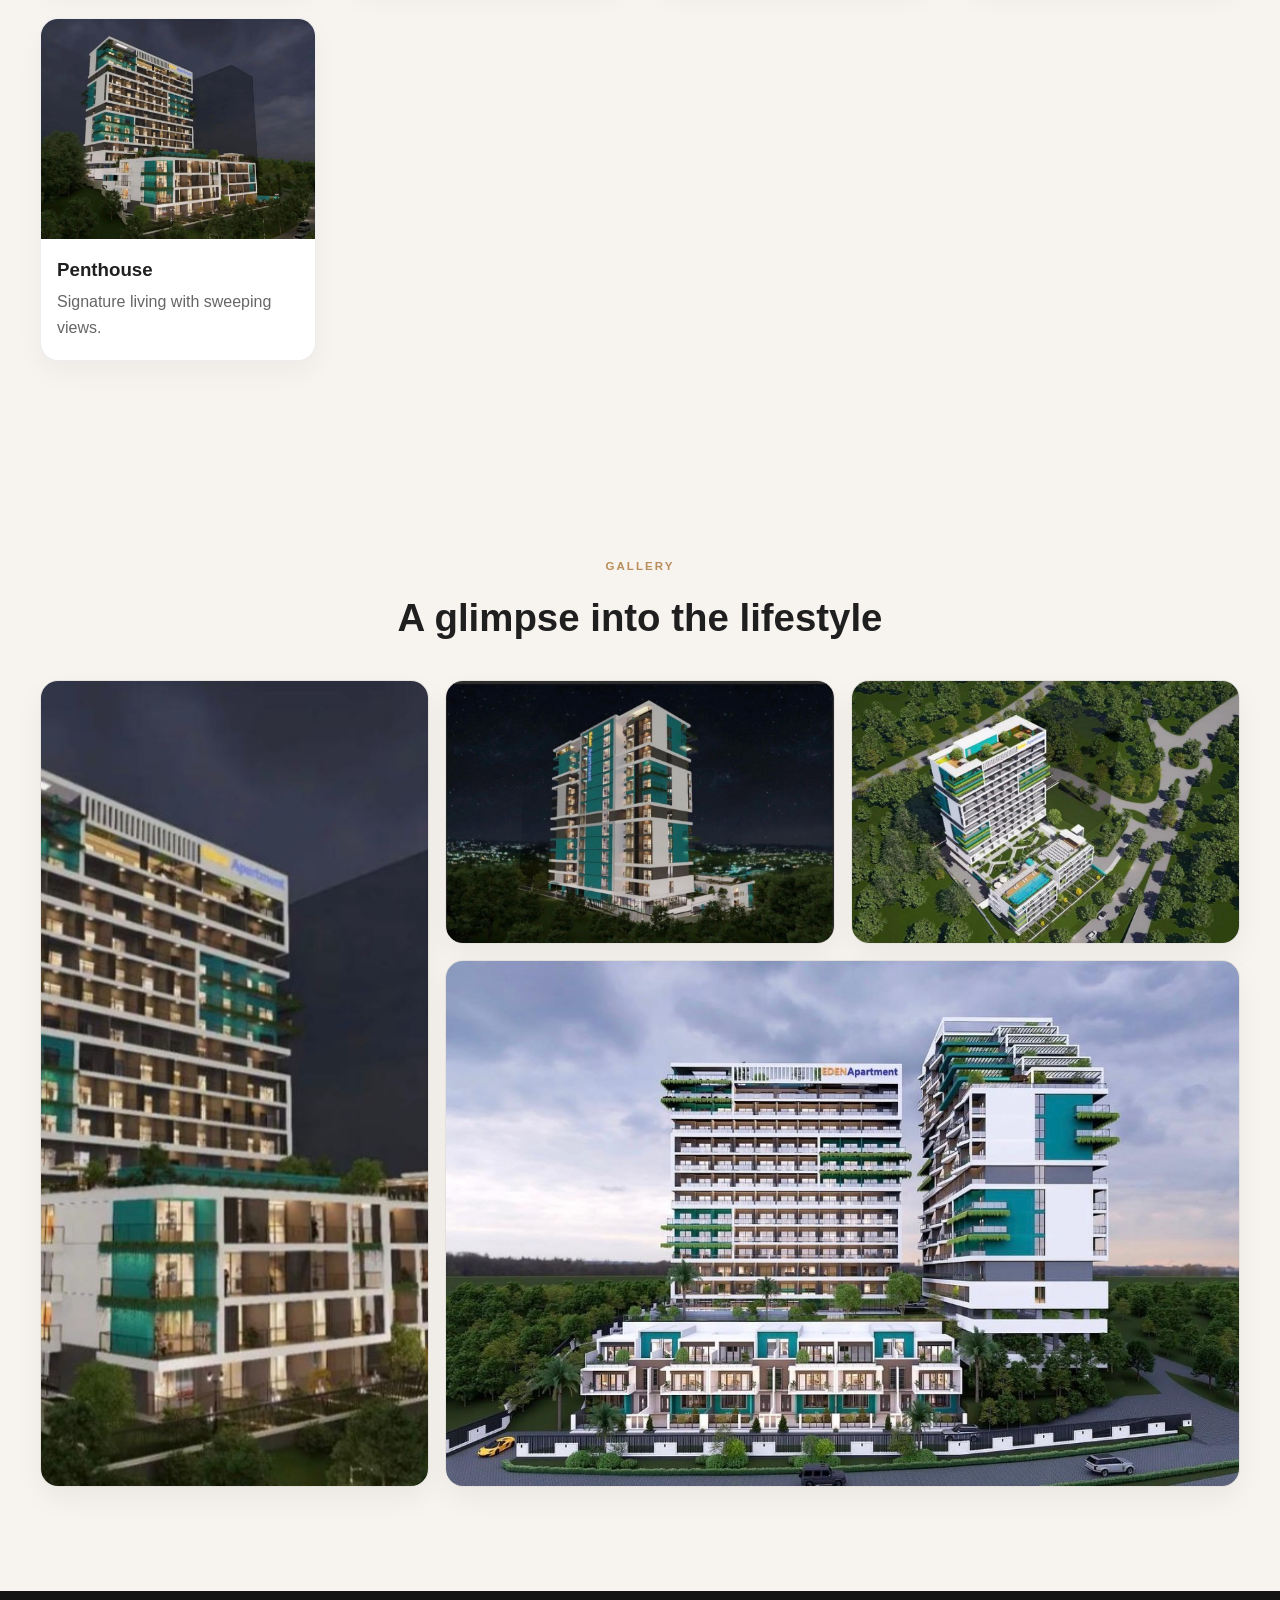
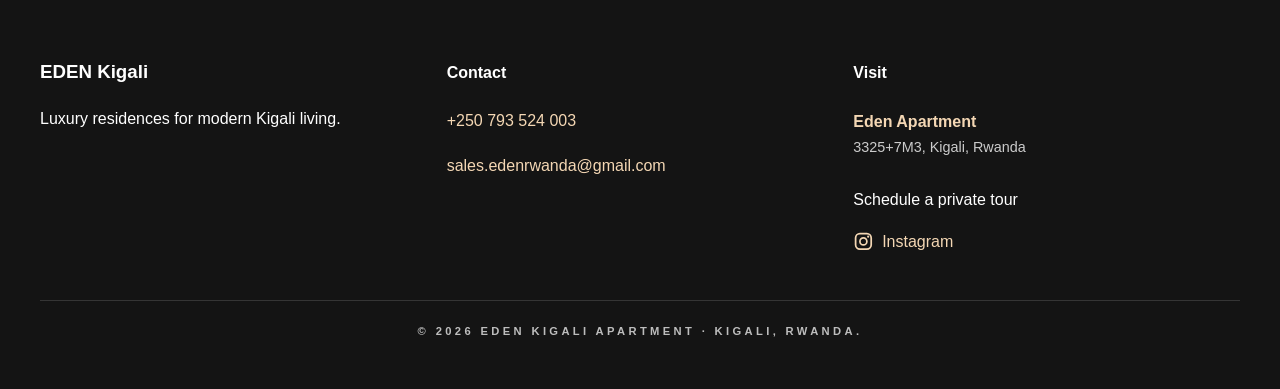
==== commit 5d4d17e1: "Optimize contacts and hero video loading Make phone and email contacts actionable, improve hero vide" ====
--- a/index.html
+++ b/index.html
@@ -7,6 +7,7 @@
     <meta name="description" data-i18n-content="pageDescription" content="EDEN Kigali luxury residential property landing page" />
     <link rel="icon" type="image/png" href="assets/logo.png" />
     <link rel="apple-touch-icon" href="assets/logo.png" />
+    <link rel="preload" as="image" href="assets/images/hero-poster.jpg" />
     <link rel="stylesheet" href="styles.css" />
   </head>
   <body>
@@ -50,8 +51,8 @@
 
     <main>
       <section class="hero" aria-label="EDEN Kigali project video" data-i18n-aria-label="projectVideo">
-        <video autoplay muted loop playsinline poster=>
-          <source src="assets/hero-video.mp4" type="video/mp4" />
+        <video autoplay muted loop playsinline preload="none" poster="assets/images/hero-poster.jpg">
+          <source data-src="assets/hero-video.mp4" type="video/mp4" />
         </video>
       </section>
 
@@ -117,8 +118,12 @@
         </div>
         <div>
           <h4 data-i18n="contact">Contact</h4>
-          <p>+250 793 524 003</p>
-          <p>sales.edenrwanda@gmail.com</p>
+          <p>
+            <a class="contact-link" href="tel:+250793524003">+250 793 524 003</a>
+          </p>
+          <p>
+            <a class="contact-link" href="mailto:sales.edenrwanda@gmail.com">sales.edenrwanda@gmail.com</a>
+          </p>
         </div>
         <div>
           <h4 data-i18n="visit">Visit</h4>
--- a/styles.css
+++ b/styles.css
@@ -414,6 +414,11 @@
   transition: opacity 0.2s ease;
 }
 
+.contact-link {
+  display: inline-block;
+  padding: 0.1rem 0;
+}
+
 .site-footer a:hover,
 .site-footer a:focus-visible {
   opacity: 0.8;
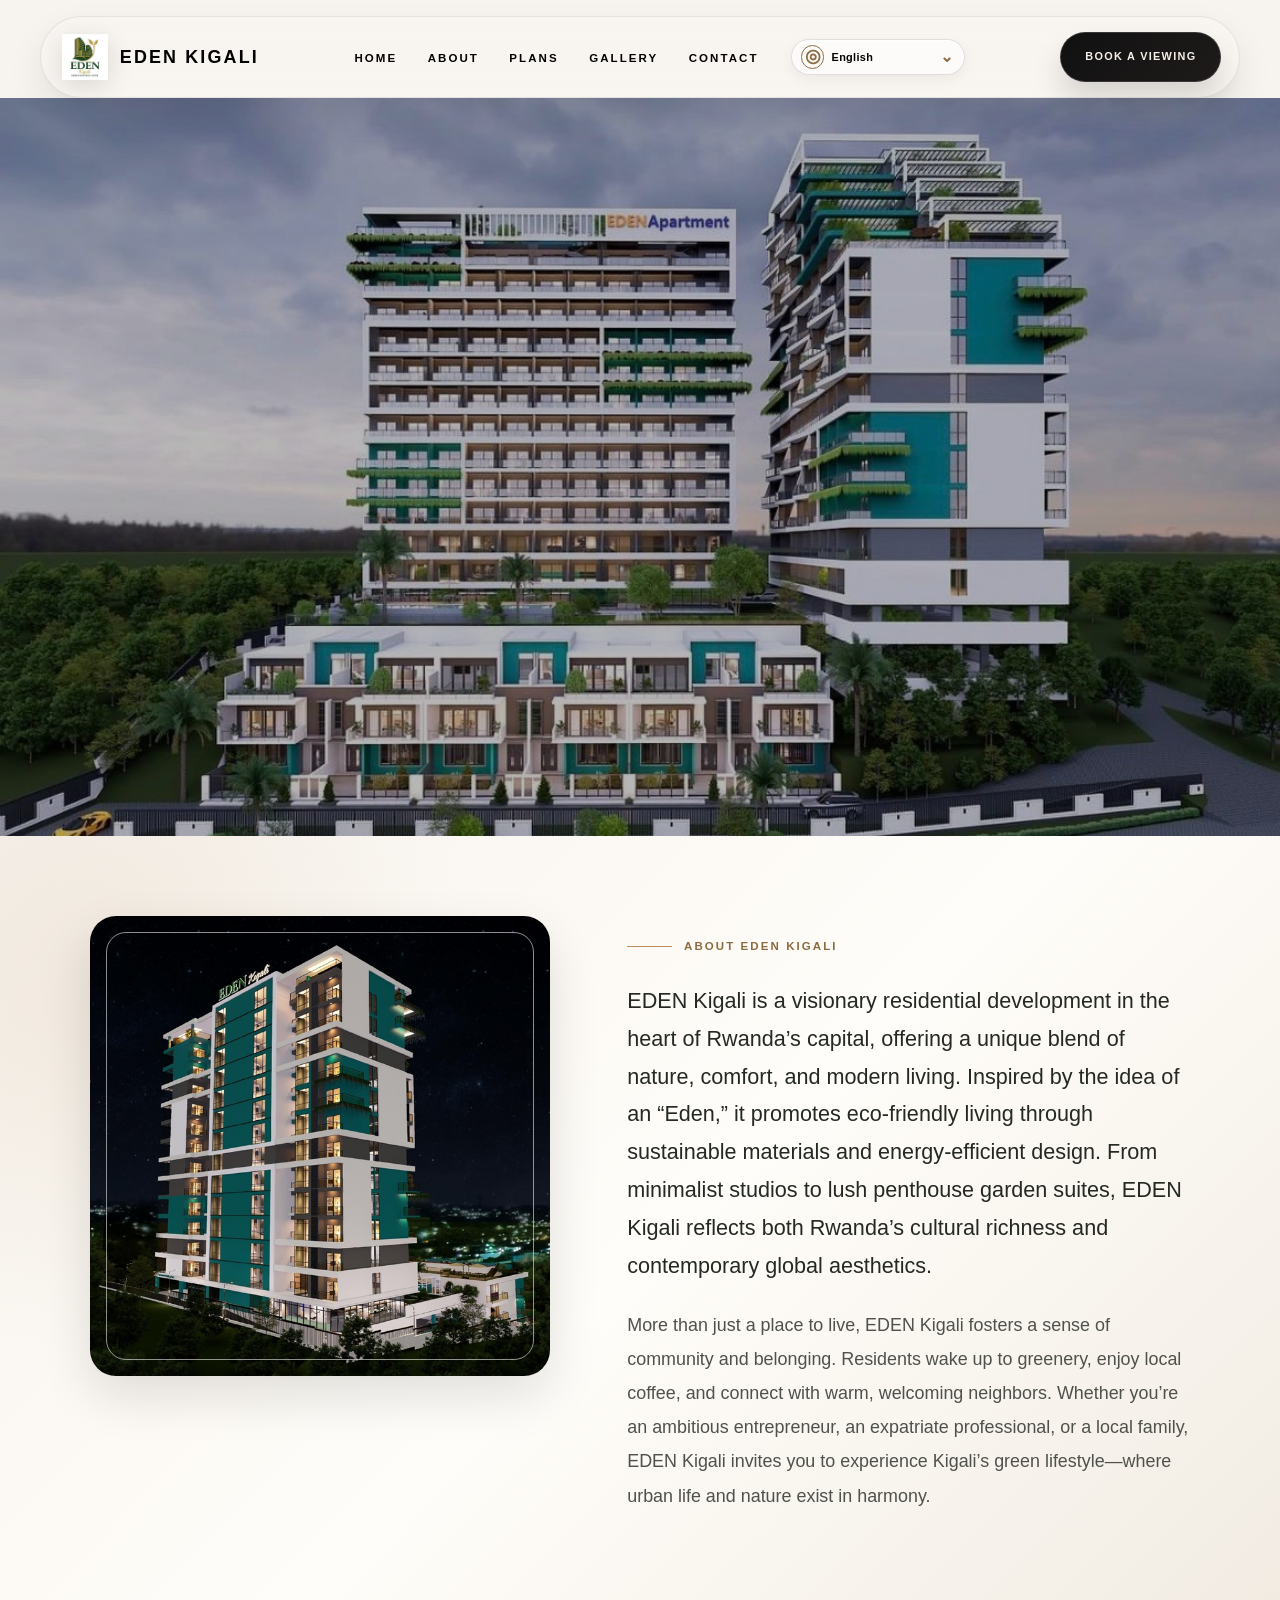
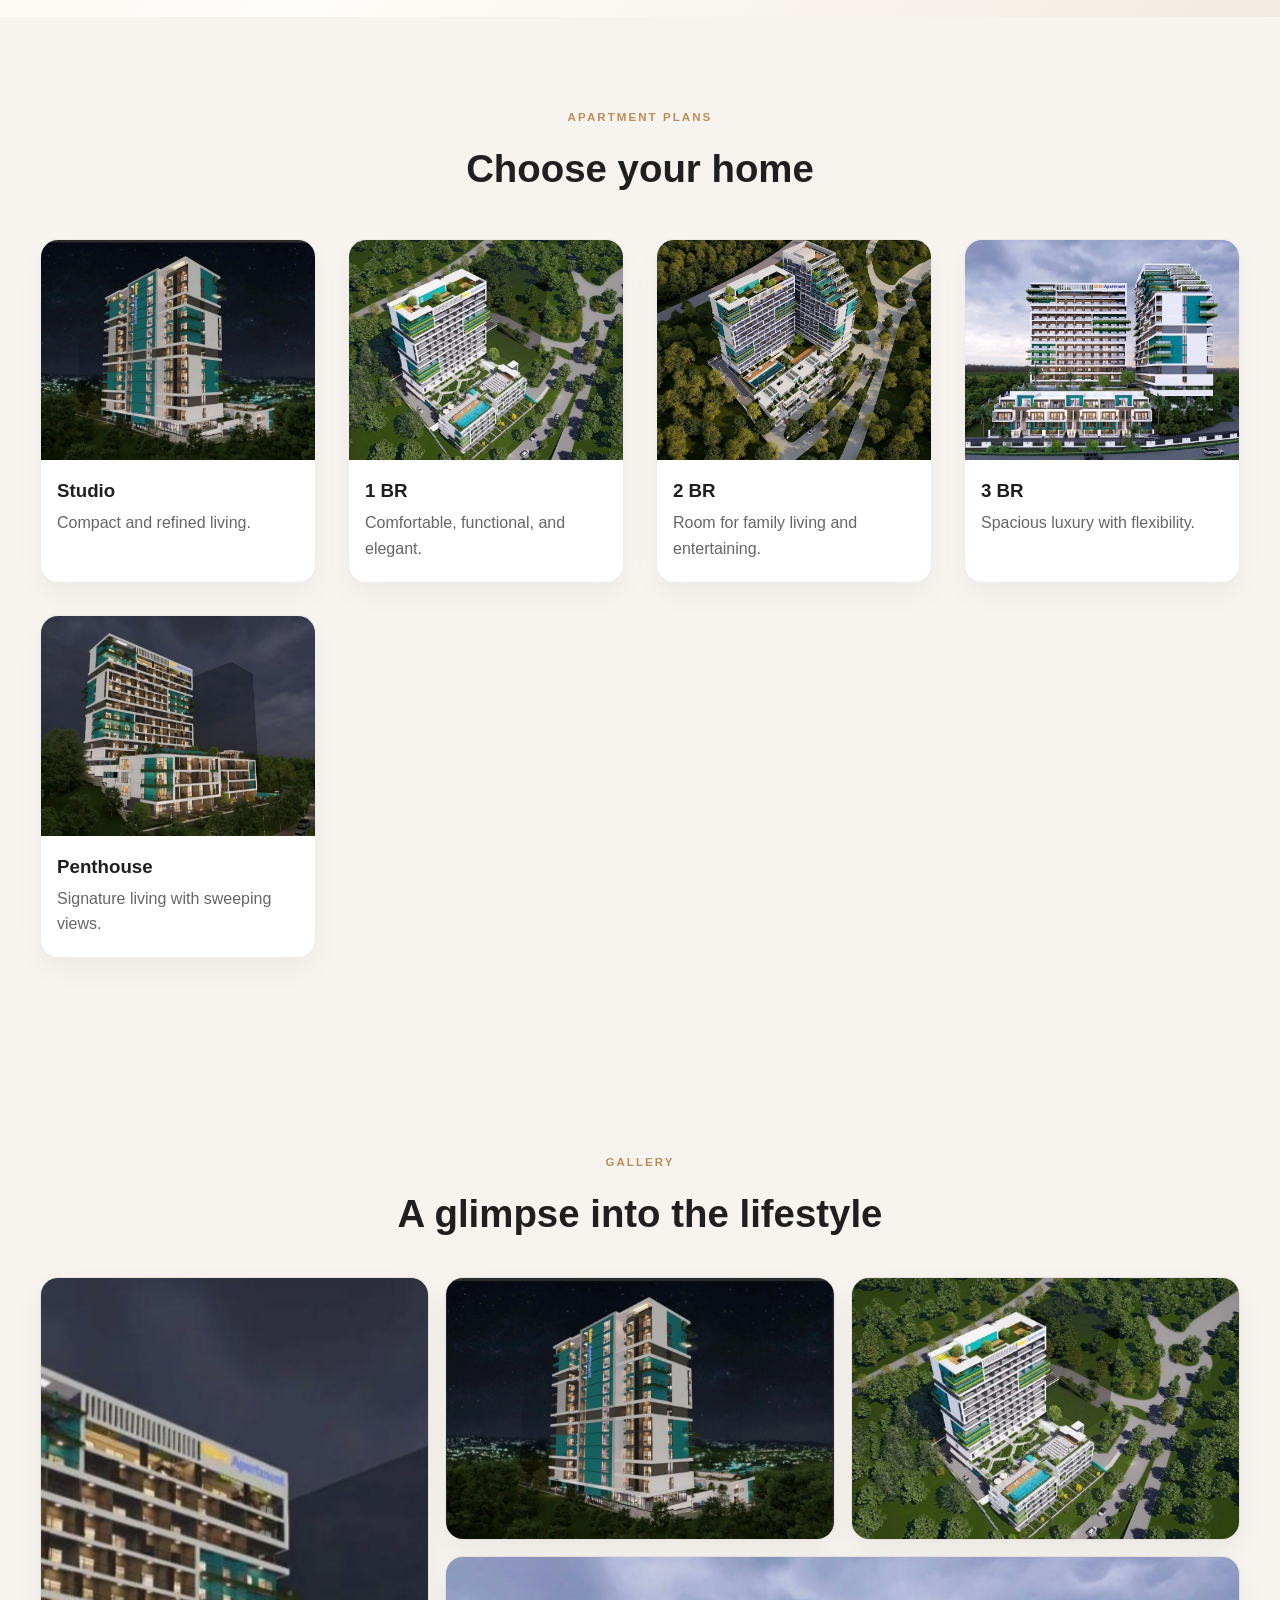
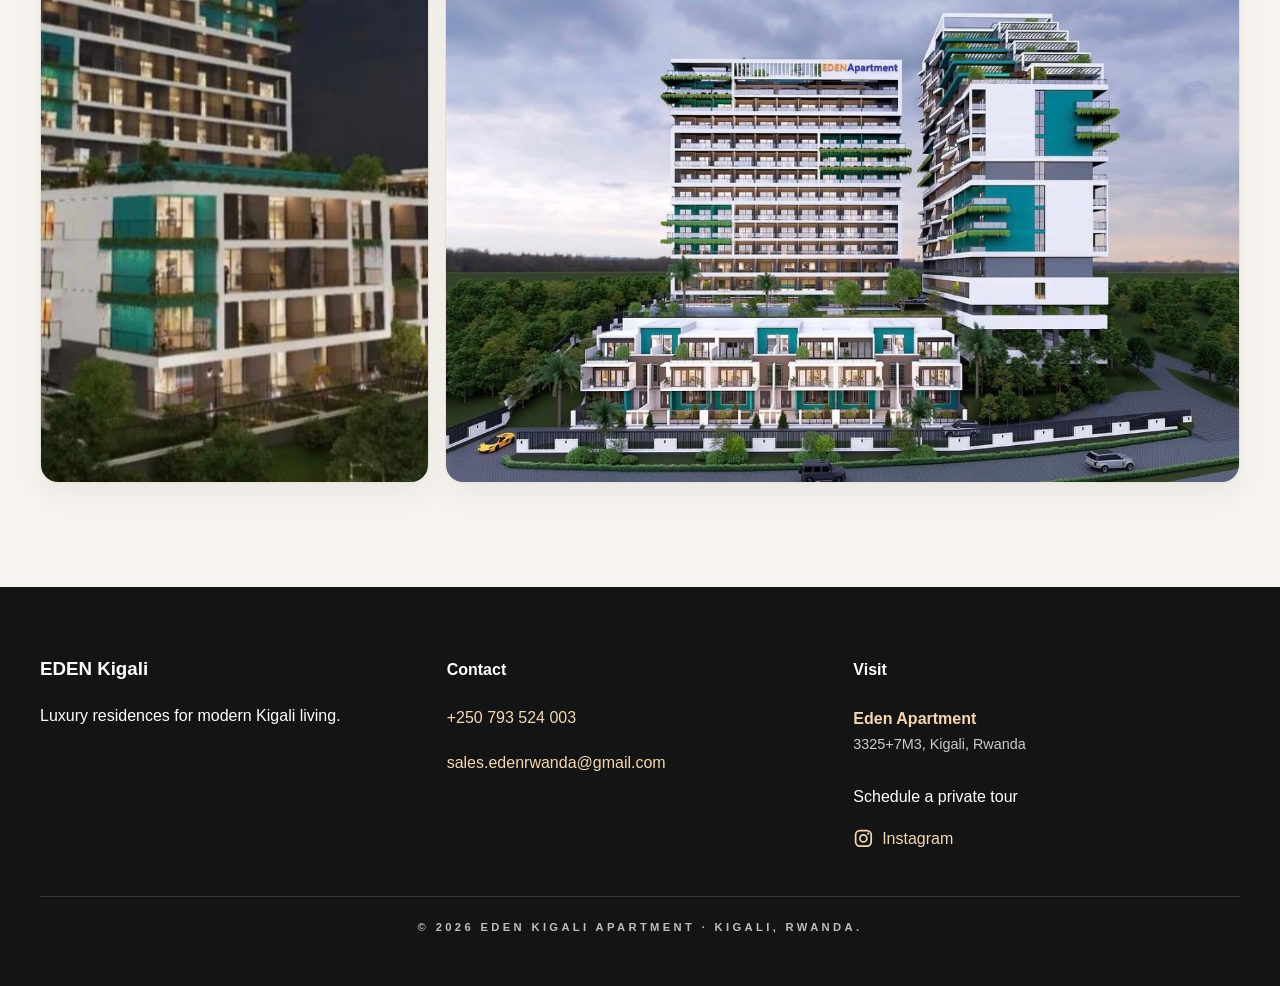
==== commit c42cc674: "Refine About section and mobile video Add the supplied About image and polished About layout, add th" ====
--- a/index.html
+++ b/index.html
@@ -26,7 +26,8 @@
 
         <div class="nav-panel">
         <ul class="nav-links">
-          <li><a href="#project" data-i18n="project">Project</a></li>
+          <li><a href="#home" data-i18n="homeNav">Home</a></li>
+          <li><a href="#about" data-i18n="about">About</a></li>
           <li><a href="#plans" data-i18n="plans">Plans</a></li>
           <li><a href="#gallery" data-i18n="gallery">Gallery</a></li>
           <li><a href="#contact" data-i18n="contact">Contact</a></li>
@@ -50,15 +51,30 @@
     </header>
 
     <main>
-      <section class="hero" aria-label="EDEN Kigali project video" data-i18n-aria-label="projectVideo">
+      <section id="home" class="hero" aria-label="EDEN Kigali project video" data-i18n-aria-label="projectVideo">
         <video autoplay muted loop playsinline preload="none" poster="assets/images/hero-poster.jpg">
           <source data-src="assets/hero-video.mp4" type="video/mp4" />
         </video>
       </section>
 
-      <section id="project" class="section project">
-        <div class="container project-showcase">
-        
+      <section id="about" class="section about">
+        <div class="container about-content">
+          <div class="about-media">
+            <img
+              src="assets/images/about-eden.jpg"
+              alt="EDEN Kigali residence"
+              data-i18n-alt="aboutImageAlt"
+            />
+          </div>
+          <div class="about-copy">
+            <p class="eyebrow about-eyebrow" data-i18n="aboutEyebrow">About EDEN Kigali</p>
+            <p class="about-lead" data-i18n="aboutIntro">
+              EDEN Kigali is a visionary residential development in the heart of Rwanda’s capital, offering a unique blend of nature, comfort, and modern living. Inspired by the idea of an “Eden,” it promotes eco-friendly living through sustainable materials and energy-efficient design. From minimalist studios to lush penthouse garden suites, EDEN Kigali reflects both Rwanda’s cultural richness and contemporary global aesthetics.
+            </p>
+            <p data-i18n="aboutCommunity">
+              More than just a place to live, EDEN Kigali fosters a sense of community and belonging. Residents wake up to greenery, enjoy local coffee, and connect with warm, welcoming neighbors. Whether you’re an ambitious entrepreneur, an expatriate professional, or a local family, EDEN Kigali invites you to experience Kigali’s green lifestyle—where urban life and nature exist in harmony.
+            </p>
+          </div>
         </div>
       </section>
 
--- a/styles.css
+++ b/styles.css
@@ -311,6 +311,82 @@
   box-shadow: var(--shadow);
 }
 
+.about {
+  background:
+    radial-gradient(circle at 8% 20%, rgba(185, 142, 90, 0.12), transparent 28%),
+    linear-gradient(135deg, #f7f3ee 0%, #fffdf9 52%, #f1ebe2 100%);
+}
+
+.about-content {
+  display: grid;
+  grid-template-columns: minmax(280px, 0.9fr) minmax(0, 1.1fr);
+  gap: clamp(2rem, 6vw, 6rem);
+  align-items: start;
+  max-width: 1100px;
+}
+
+.about-media {
+  position: relative;
+  overflow: hidden;
+  min-height: 460px;
+  border-radius: 26px;
+  box-shadow: var(--shadow);
+}
+
+.about-media::after {
+  position: absolute;
+  inset: 1rem;
+  border: 1px solid rgba(255, 255, 255, 0.55);
+  border-radius: 20px;
+  content: "";
+  pointer-events: none;
+}
+
+.about-media img {
+  width: 100%;
+  height: 100%;
+  min-height: 460px;
+  object-fit: cover;
+  display: block;
+}
+
+.about-copy {
+  max-width: 680px;
+  padding-top: 0.5rem;
+  color: #4f514c;
+  font-size: clamp(1rem, 1.4vw, 1.16rem);
+  line-height: 1.9;
+}
+
+.about-eyebrow {
+  display: inline-flex;
+  align-items: center;
+  gap: 0.75rem;
+  margin: 0 0 1.6rem;
+  color: var(--primary-dark);
+}
+
+.about-eyebrow::before {
+  width: 2.8rem;
+  height: 1px;
+  background: var(--primary);
+  content: "";
+}
+
+.about-copy p {
+  margin: 0;
+}
+
+.about-copy p + p {
+  margin-top: 1.5rem;
+}
+
+.about-lead {
+  color: #252923;
+  font-size: clamp(1.12rem, 1.7vw, 1.35rem);
+  line-height: 1.75;
+}
+
 .project-copy h2,
 .plans h2,
 .gallery h2 {
@@ -562,6 +638,16 @@
     grid-template-columns: 1fr;
   }
 
+  .about-content {
+    grid-template-columns: 1fr;
+    gap: 2rem;
+  }
+
+  .about-media,
+  .about-media img {
+    min-height: 300px;
+  }
+
   .gallery-item.wide,
   .gallery-item.tall {
     grid-column: auto;
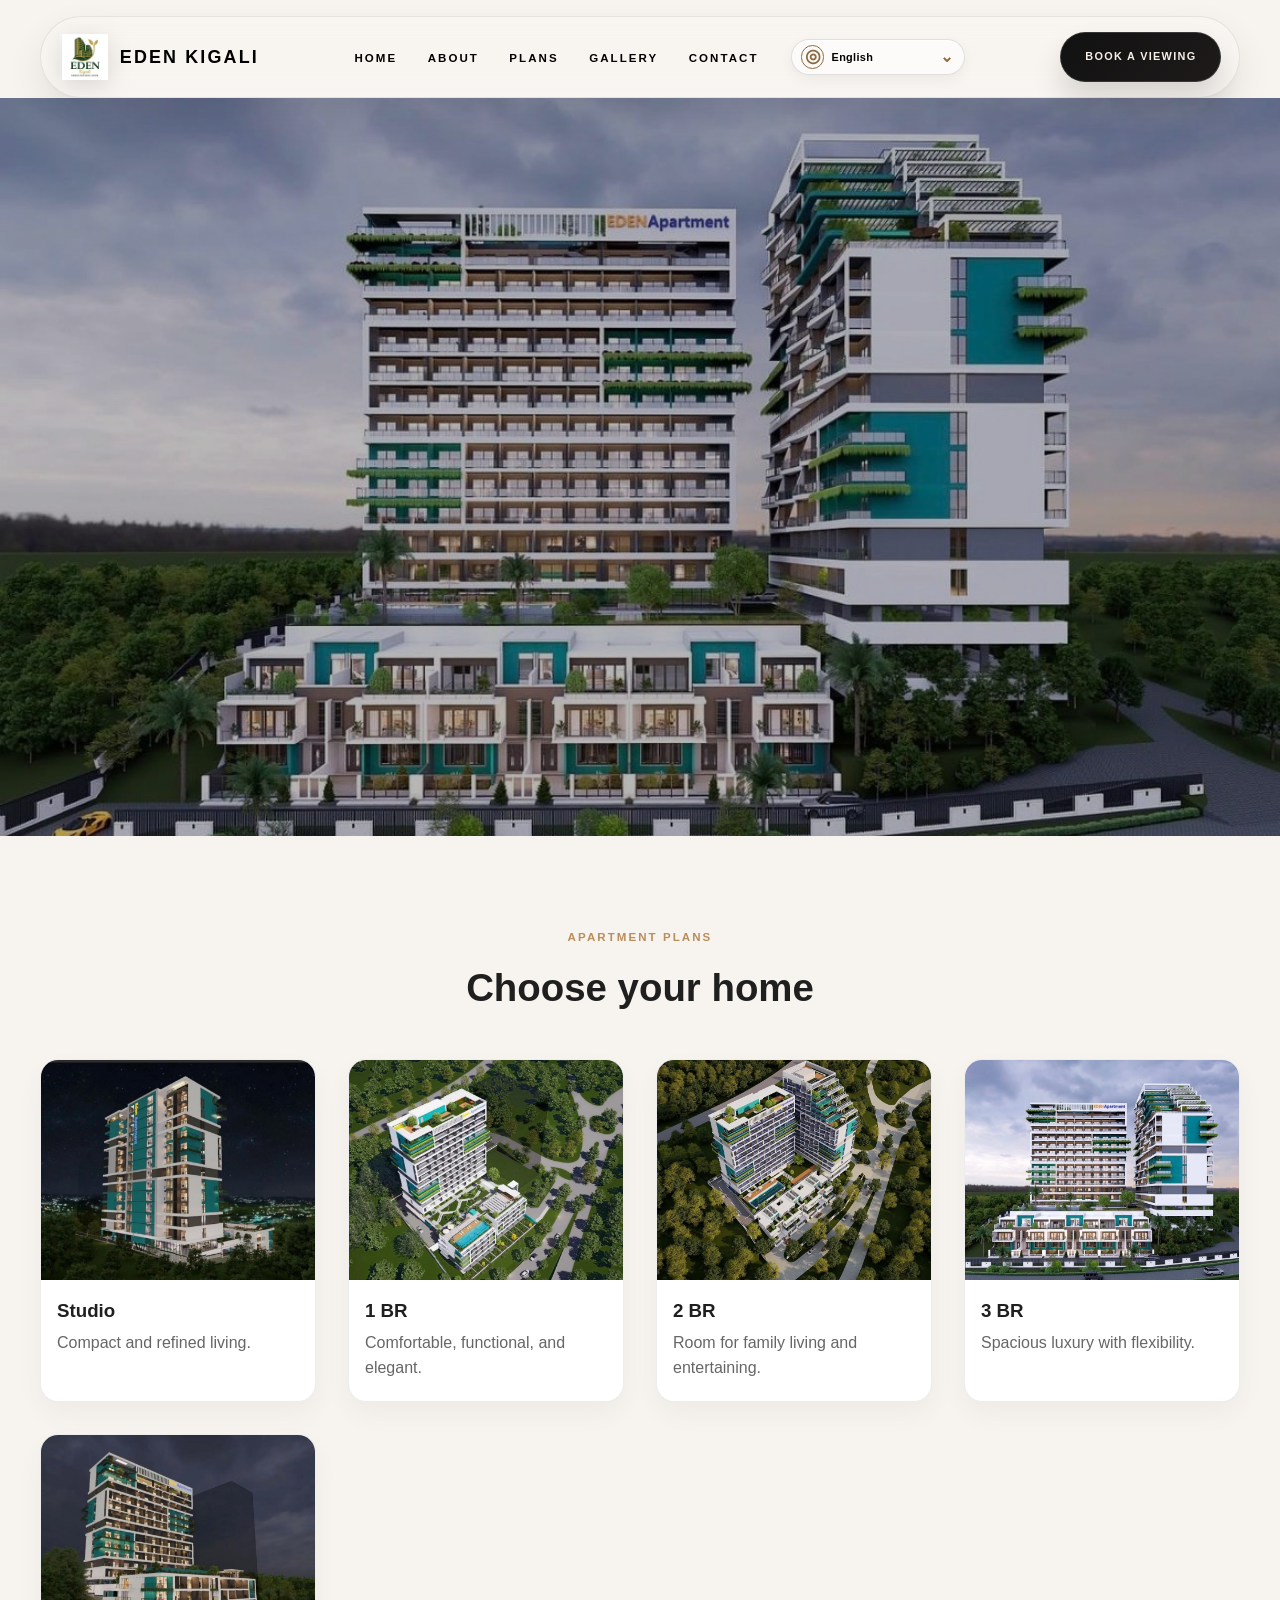
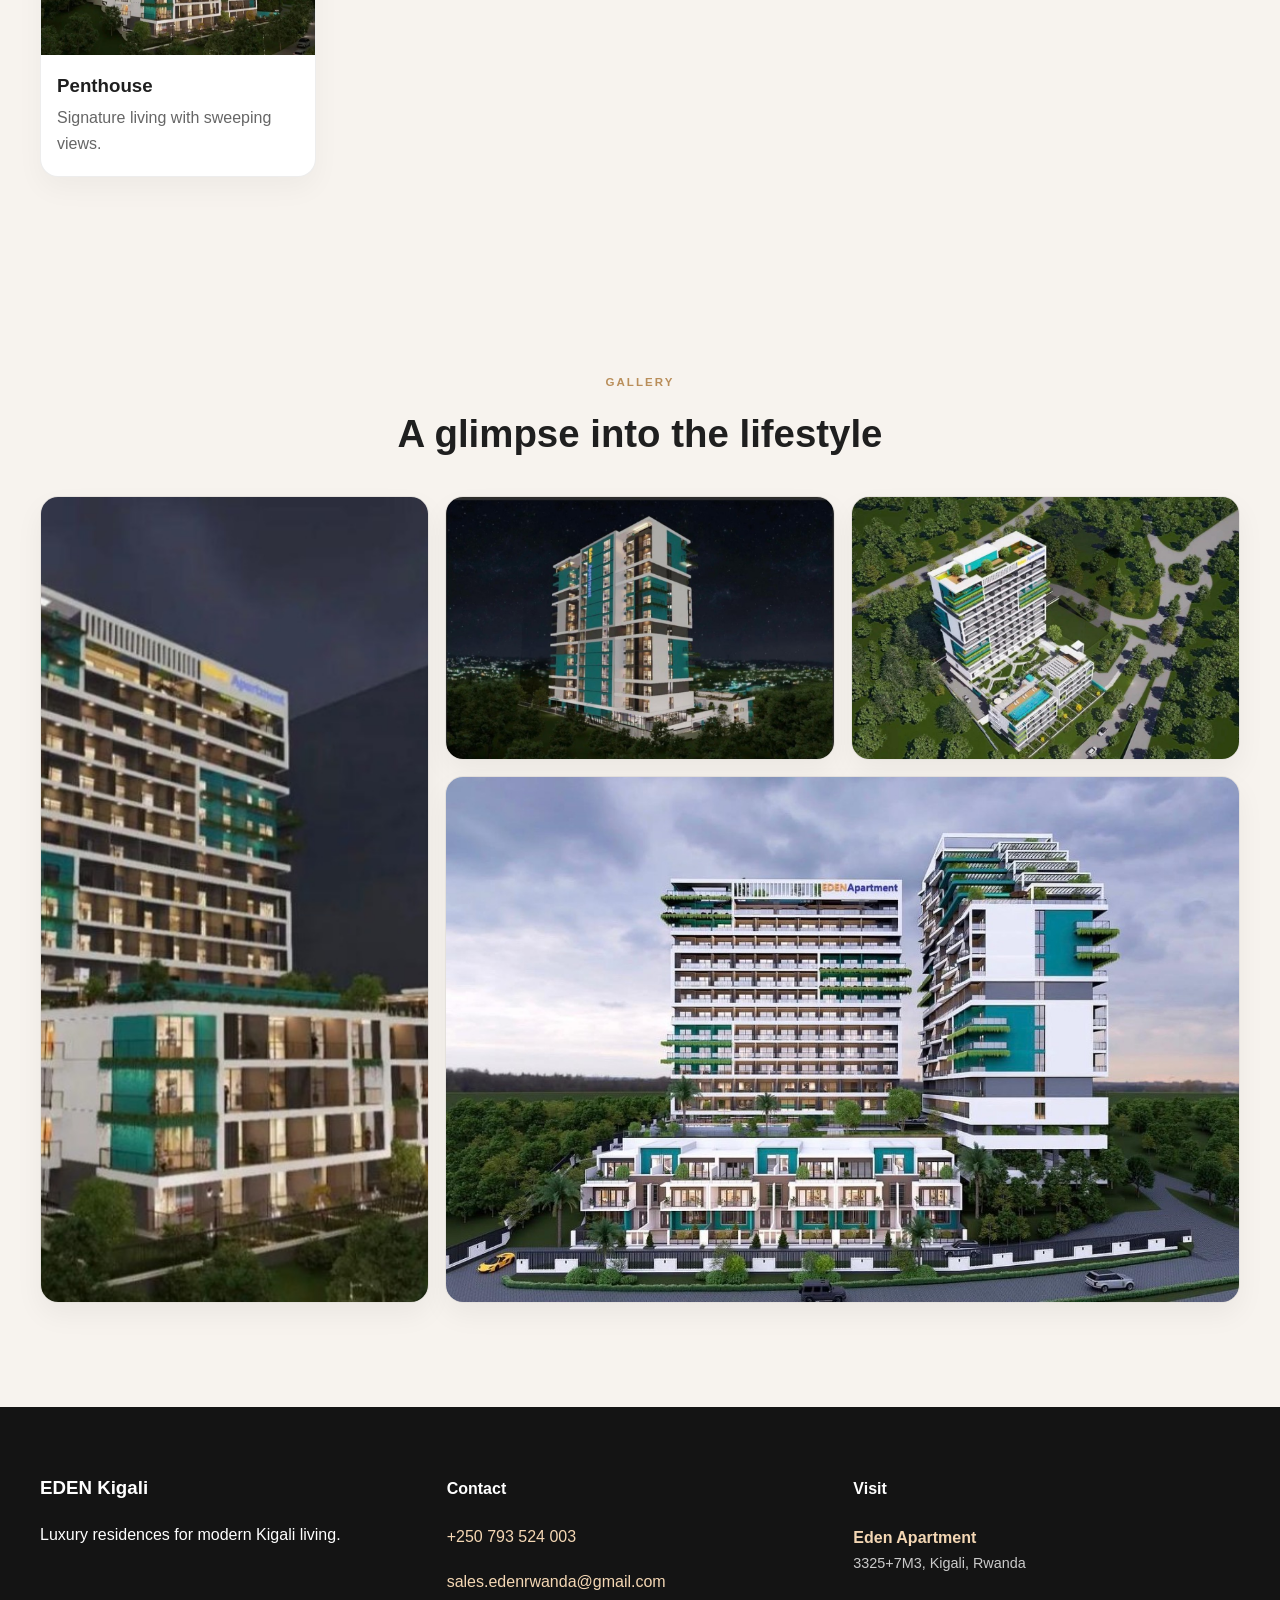
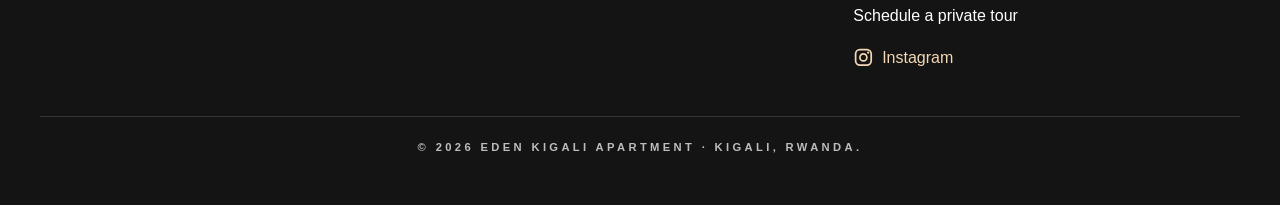
==== commit bec1ee96: "Create dedicated About page Move About content to a dedicated page with a branded hero, supplied res" ====
--- a/index.html
+++ b/index.html
@@ -27,7 +27,7 @@
         <div class="nav-panel">
         <ul class="nav-links">
           <li><a href="#home" data-i18n="homeNav">Home</a></li>
-          <li><a href="#about" data-i18n="about">About</a></li>
+          <li><a href="about.html" data-i18n="about">About</a></li>
           <li><a href="#plans" data-i18n="plans">Plans</a></li>
           <li><a href="#gallery" data-i18n="gallery">Gallery</a></li>
           <li><a href="#contact" data-i18n="contact">Contact</a></li>
@@ -55,27 +55,6 @@
         <video autoplay muted loop playsinline preload="none" poster="assets/images/hero-poster.jpg">
           <source data-src="assets/hero-video.mp4" type="video/mp4" />
         </video>
-      </section>
-
-      <section id="about" class="section about">
-        <div class="container about-content">
-          <div class="about-media">
-            <img
-              src="assets/images/about-eden.jpg"
-              alt="EDEN Kigali residence"
-              data-i18n-alt="aboutImageAlt"
-            />
-          </div>
-          <div class="about-copy">
-            <p class="eyebrow about-eyebrow" data-i18n="aboutEyebrow">About EDEN Kigali</p>
-            <p class="about-lead" data-i18n="aboutIntro">
-              EDEN Kigali is a visionary residential development in the heart of Rwanda’s capital, offering a unique blend of nature, comfort, and modern living. Inspired by the idea of an “Eden,” it promotes eco-friendly living through sustainable materials and energy-efficient design. From minimalist studios to lush penthouse garden suites, EDEN Kigali reflects both Rwanda’s cultural richness and contemporary global aesthetics.
-            </p>
-            <p data-i18n="aboutCommunity">
-              More than just a place to live, EDEN Kigali fosters a sense of community and belonging. Residents wake up to greenery, enjoy local coffee, and connect with warm, welcoming neighbors. Whether you’re an ambitious entrepreneur, an expatriate professional, or a local family, EDEN Kigali invites you to experience Kigali’s green lifestyle—where urban life and nature exist in harmony.
-            </p>
-          </div>
-        </div>
       </section>
 
       <section id="plans" class="section plans">
--- a/styles.css
+++ b/styles.css
@@ -285,6 +285,40 @@
   filter: brightness(0.72);
 }
 
+.about-page-hero {
+  display: flex;
+  align-items: flex-end;
+  min-height: 48vh;
+  padding: 8rem 0 4.5rem;
+  color: #ffffff;
+  background:
+    linear-gradient(100deg, rgba(8, 33, 22, 0.9), rgba(8, 33, 22, 0.38)),
+    url("assets/images/about-eden.jpg") center / cover;
+}
+
+.about-page-hero-content {
+  max-width: 850px;
+}
+
+.about-page-hero h1 {
+  max-width: 700px;
+  margin: 0.8rem 0 1rem;
+  font-size: clamp(3rem, 7vw, 6.8rem);
+  line-height: 0.98;
+  letter-spacing: -0.055em;
+}
+
+.about-page-hero p:last-child {
+  max-width: 560px;
+  margin: 0;
+  color: rgba(255, 255, 255, 0.82);
+  font-size: clamp(1rem, 1.6vw, 1.35rem);
+}
+
+.about-page-section {
+  padding-top: 6rem;
+}
+
 .eyebrow {
   text-transform: uppercase;
   letter-spacing: 0.18em;
@@ -312,6 +346,7 @@
 }
 
 .about {
+  scroll-margin-top: 7rem;
   background:
     radial-gradient(circle at 8% 20%, rgba(185, 142, 90, 0.12), transparent 28%),
     linear-gradient(135deg, #f7f3ee 0%, #fffdf9 52%, #f1ebe2 100%);
@@ -342,6 +377,15 @@
   pointer-events: none;
 }
 
+.about-media::before {
+  position: absolute;
+  inset: 0;
+  background: linear-gradient(180deg, transparent 48%, rgba(7, 27, 18, 0.72) 100%);
+  content: "";
+  z-index: 1;
+  pointer-events: none;
+}
+
 .about-media img {
   width: 100%;
   height: 100%;
@@ -350,6 +394,42 @@
   display: block;
 }
 
+.about-media-caption {
+  position: absolute;
+  right: 2rem;
+  bottom: 2rem;
+  left: 2rem;
+  display: flex;
+  align-items: center;
+  gap: 0.7rem;
+  color: #ffffff;
+  font-size: 0.75rem;
+  font-weight: 700;
+  letter-spacing: 0.14em;
+  text-transform: uppercase;
+  z-index: 2;
+}
+
+.about-mark {
+  color: #f4d7b4;
+  font-size: 1.05rem;
+  letter-spacing: 0.2em;
+}
+
+.about-location {
+  position: absolute;
+  top: 2rem;
+  right: 2rem;
+  padding: 0.45rem 0.7rem;
+  border: 1px solid rgba(255, 255, 255, 0.45);
+  border-radius: 999px;
+  color: #ffffff;
+  font-size: 0.58rem;
+  font-weight: 700;
+  letter-spacing: 0.18em;
+  z-index: 2;
+}
+
 .about-copy {
   max-width: 680px;
   padding-top: 0.5rem;
@@ -371,6 +451,15 @@
   height: 1px;
   background: var(--primary);
   content: "";
+}
+
+.about-copy h2 {
+  max-width: 32rem;
+  margin: 0 0 1.35rem;
+  color: #173c29;
+  font-size: clamp(2rem, 3.4vw, 3.5rem);
+  line-height: 1.08;
+  letter-spacing: -0.035em;
 }
 
 .about-copy p {
@@ -648,6 +737,17 @@
     min-height: 300px;
   }
 
+  .about-media-caption {
+    right: 1.5rem;
+    bottom: 1.5rem;
+    left: 1.5rem;
+  }
+
+  .about-location {
+    top: 1.5rem;
+    right: 1.5rem;
+  }
+
   .gallery-item.wide,
   .gallery-item.tall {
     grid-column: auto;
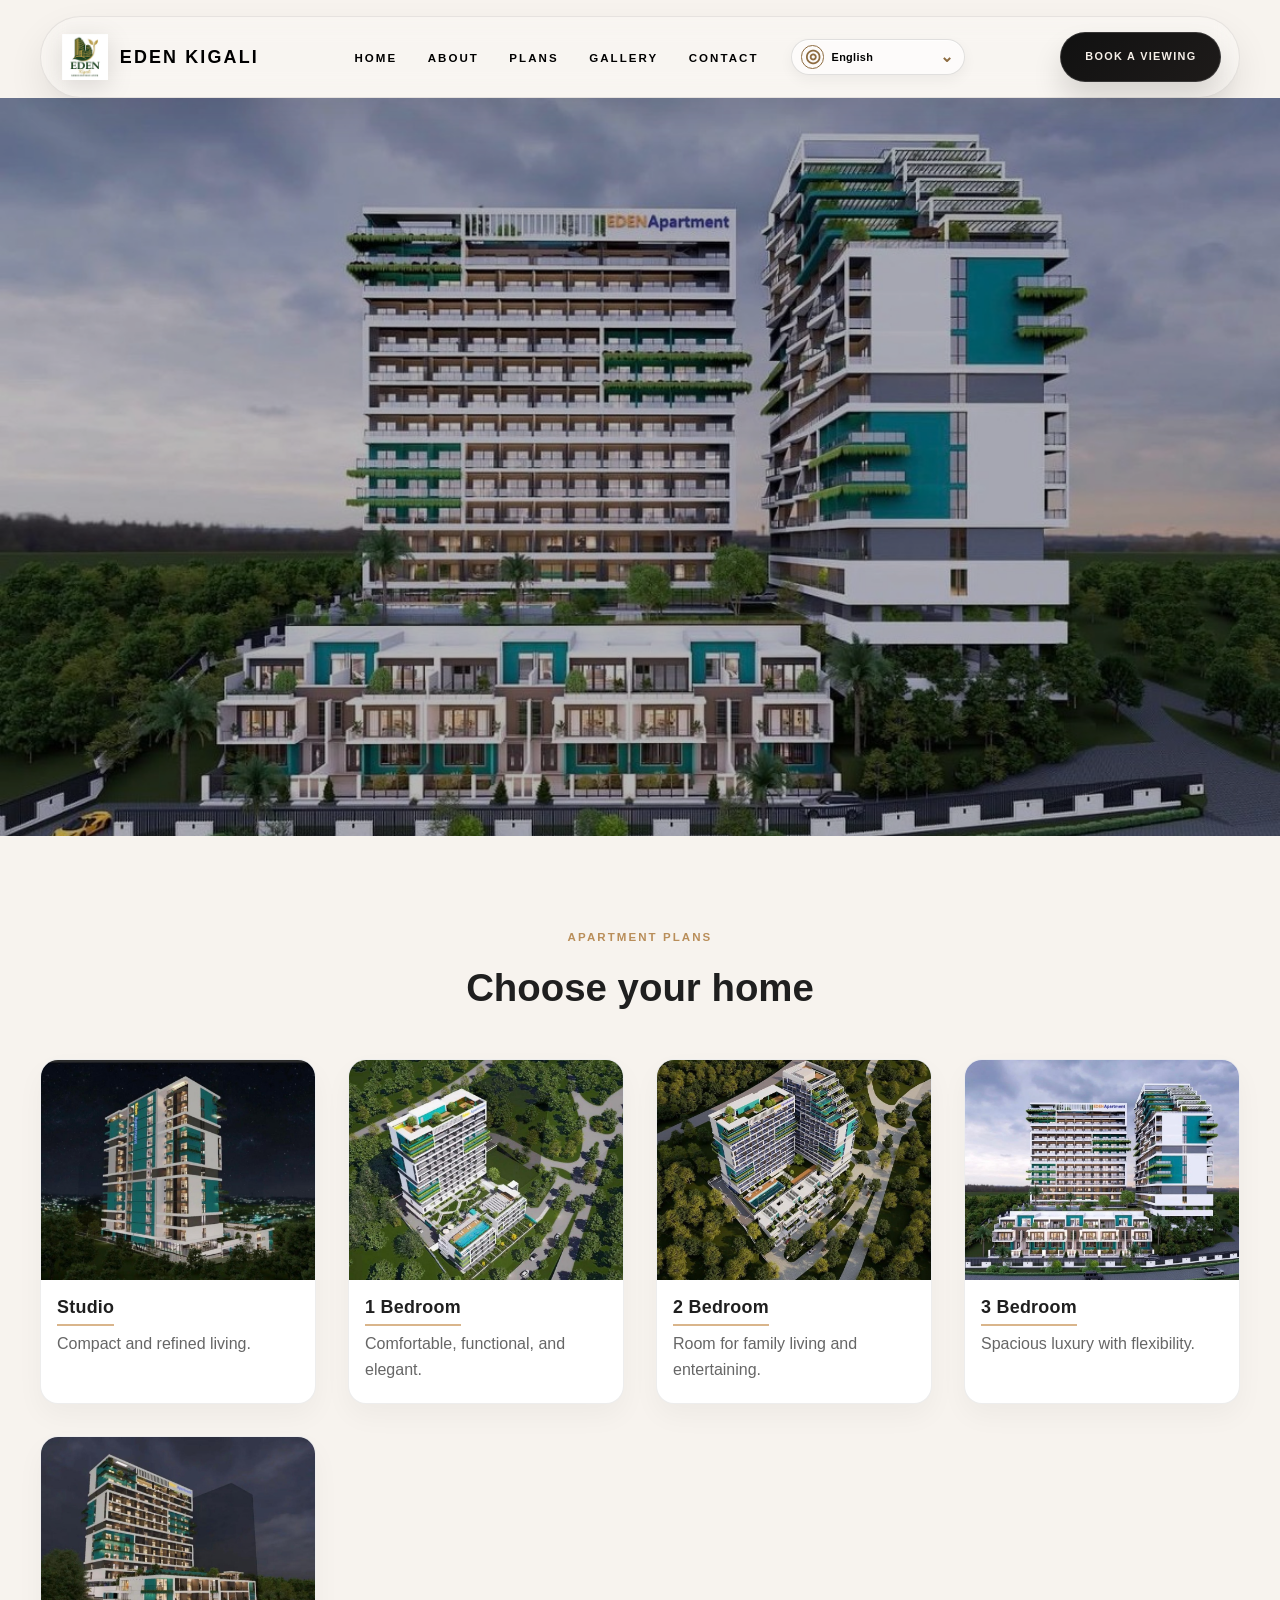
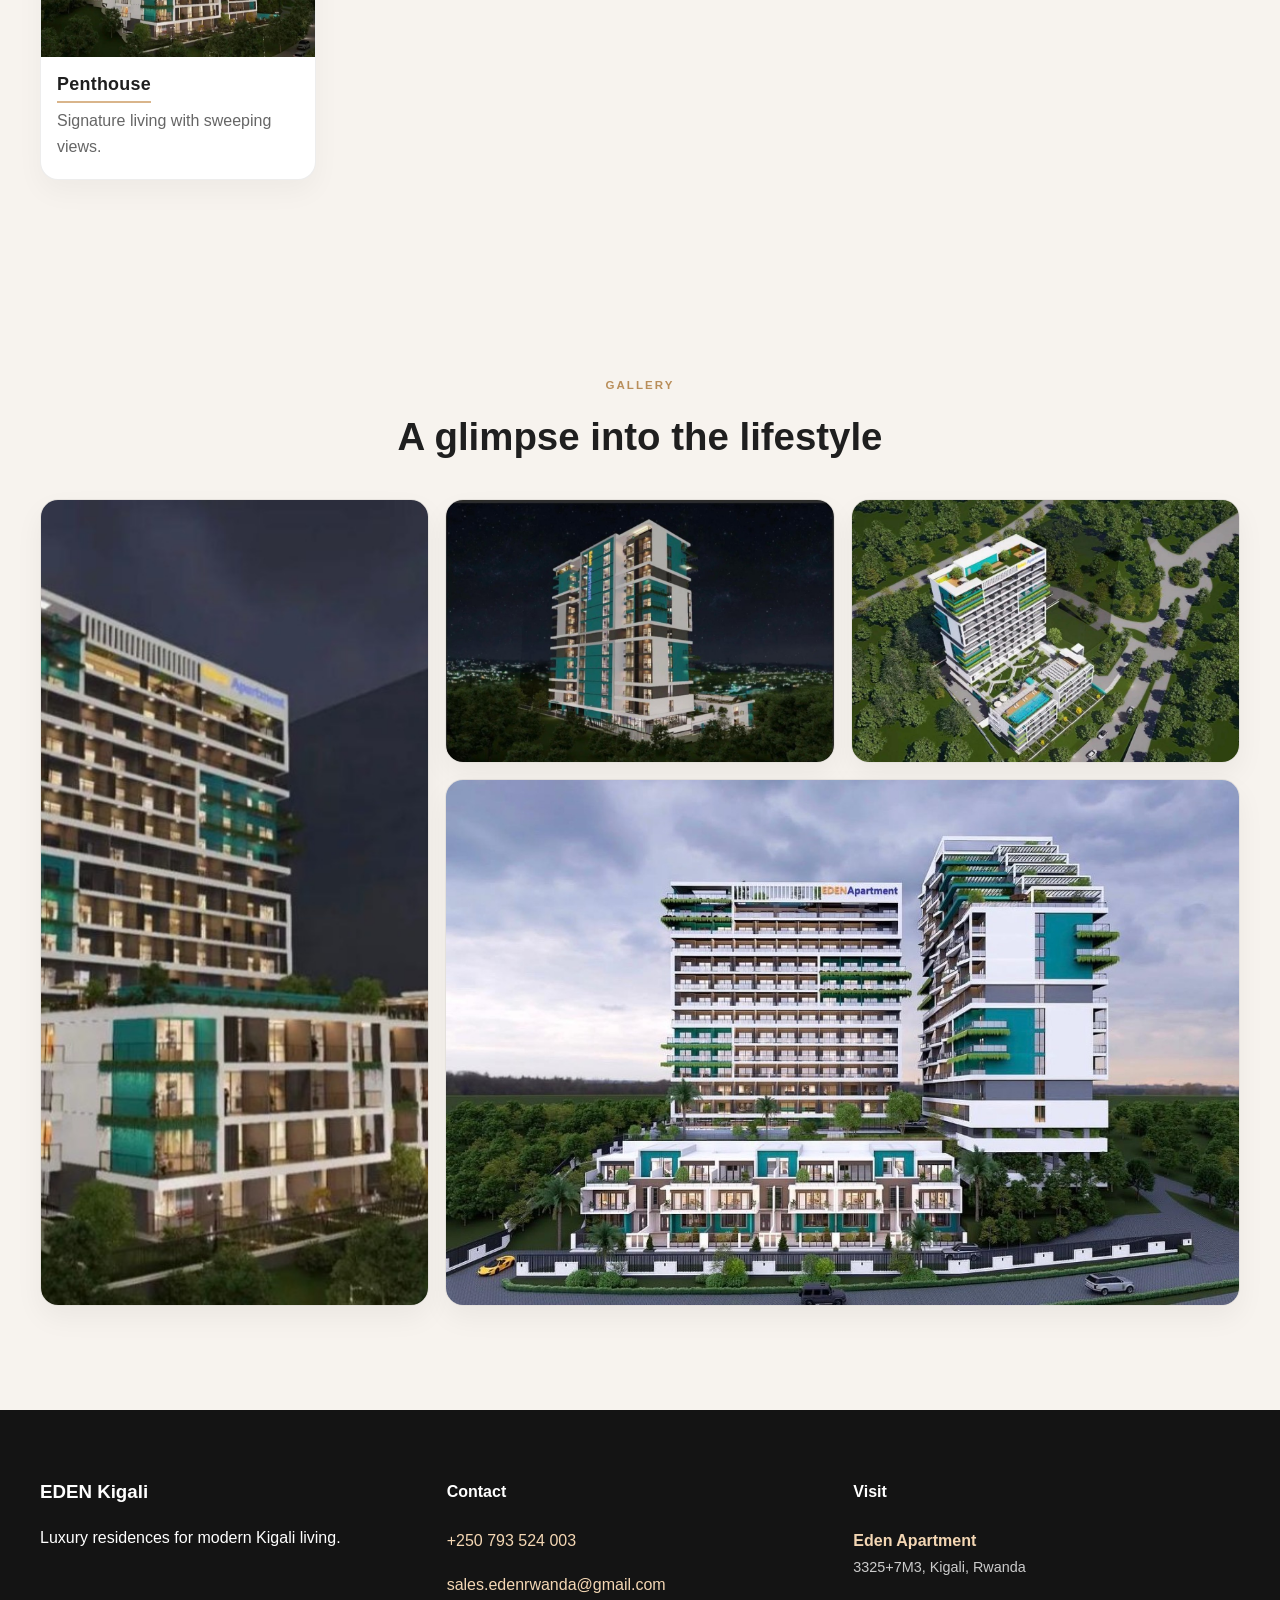
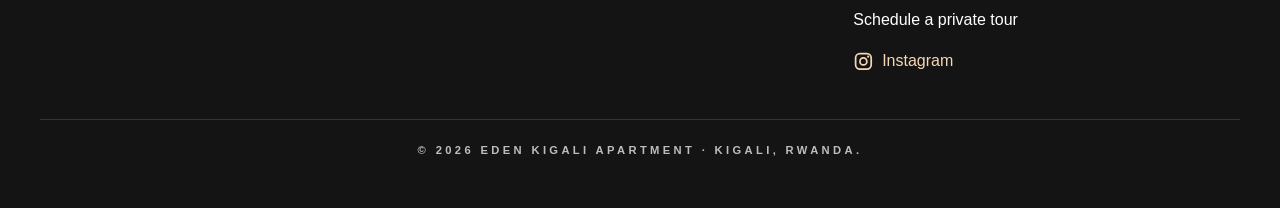
==== commit 0e9a8b53: "Refine apartment plan titles Use full bedroom labels and apply consistent styling to all apartment p" ====
--- a/index.html
+++ b/index.html
@@ -46,7 +46,7 @@
           </li>
         </ul>
 
-        <a href="#contact" class="nav-cta" data-i18n="bookViewing">Book a viewing</a>
+        <a href="book-viewing.html" class="nav-cta" data-i18n="bookViewing">Book a viewing</a>
       </nav>
     </header>
 
@@ -64,27 +64,27 @@
           <div class="plan-grid">
             <article class="plan-card">
               <img src="assets/images/plans/studio.jpg" alt="Studio apartment" data-i18n-alt="studioAlt" />
-              <h3 data-i18n="studio">Studio</h3>
+              <h3 class="plan-title" data-i18n="studio">Studio</h3>
               <p data-i18n="studioDescription">Compact and refined living.</p>
             </article>
             <article class="plan-card">
               <img src="assets/images/plans/1br.jpg" alt="1 bedroom apartment" data-i18n-alt="oneBedroomAlt" />
-              <h3 data-i18n="oneBedroom">1 BR</h3>
+              <h3 class="plan-title" data-i18n="oneBedroom">1 Bedroom</h3>
               <p data-i18n="oneBedroomDescription">Comfortable, functional, and elegant.</p>
             </article>
             <article class="plan-card">
               <img src="assets/images/plans/2br.jpg" alt="2 bedroom apartment" data-i18n-alt="twoBedroomAlt" />
-              <h3 data-i18n="twoBedroom">2 BR</h3>
+              <h3 class="plan-title" data-i18n="twoBedroom">2 Bedroom</h3>
               <p data-i18n="twoBedroomDescription">Room for family living and entertaining.</p>
             </article>
             <article class="plan-card">
               <img src="assets/images/plans/3br.jpg" alt="3 bedroom apartment" data-i18n-alt="threeBedroomAlt" />
-              <h3 data-i18n="threeBedroom">3 BR</h3>
+              <h3 class="plan-title" data-i18n="threeBedroom">3 Bedroom</h3>
               <p data-i18n="threeBedroomDescription">Spacious luxury with flexibility.</p>
             </article>
             <article class="plan-card">
               <img src="assets/images/plans/penthouse.jpg" alt="Penthouse apartment" data-i18n-alt="penthouseAlt" />
-              <h3 data-i18n="penthouse">Penthouse</h3>
+              <h3 class="plan-title" data-i18n="penthouse">Penthouse</h3>
               <p data-i18n="penthouseDescription">Signature living with sweeping views.</p>
             </article>
           </div>
--- a/styles.css
+++ b/styles.css
@@ -319,6 +319,94 @@
   padding-top: 6rem;
 }
 
+.booking-page {
+  background:
+    radial-gradient(circle at 15% 20%, rgba(185, 142, 90, 0.12), transparent 30%),
+    linear-gradient(135deg, #f7f3ee, #fffdf9 55%, #f1ebe2);
+}
+
+.booking-main {
+  min-height: calc(100vh - 180px);
+  display: grid;
+  place-items: center;
+  padding: 5rem 0;
+}
+
+.booking-card {
+  width: min(100%, 900px);
+  padding: clamp(2rem, 6vw, 5.5rem);
+  border: 1px solid rgba(31, 31, 31, 0.08);
+  border-radius: 30px;
+  background: rgba(255, 255, 255, 0.78);
+  box-shadow: var(--shadow);
+  text-align: center;
+}
+
+.booking-card h1 {
+  margin: 0.6rem 0 1rem;
+  color: #173c29;
+  font-size: clamp(2.3rem, 5vw, 4.3rem);
+  line-height: 1.05;
+  letter-spacing: -0.045em;
+}
+
+.booking-card > p {
+  max-width: 650px;
+  margin: 0 auto;
+  color: #4f514c;
+  font-size: clamp(1rem, 1.7vw, 1.25rem);
+}
+
+.whatsapp-button {
+  display: inline-flex;
+  align-items: center;
+  justify-content: center;
+  gap: 0.75rem;
+  margin: 2rem 0 1.5rem;
+  padding: 1.1rem 2rem;
+  border-radius: 999px;
+  background: #20c86b;
+  color: #ffffff;
+  box-shadow: 0 16px 28px rgba(32, 200, 107, 0.25);
+  font-size: clamp(1rem, 1.8vw, 1.25rem);
+  font-weight: 700;
+  text-decoration: none;
+  transition: transform 0.2s ease, background 0.2s ease, box-shadow 0.2s ease;
+}
+
+.whatsapp-button:hover,
+.whatsapp-button:focus-visible {
+  background: #16ad59;
+  box-shadow: 0 20px 34px rgba(32, 200, 107, 0.32);
+  transform: translateY(-2px);
+}
+
+.whatsapp-icon {
+  width: 1.8rem;
+  height: 1.8rem;
+  fill: none;
+  stroke: currentColor;
+  stroke-width: 1.8;
+}
+
+.booking-phone {
+  margin: 0;
+  color: #4f514c;
+  font-size: 1rem;
+}
+
+.booking-phone a {
+  color: #173c29;
+  font-weight: 700;
+  text-decoration: none;
+}
+
+.booking-phone a:hover,
+.booking-phone a:focus-visible {
+  color: var(--primary-dark);
+  text-decoration: underline;
+}
+
 .eyebrow {
   text-transform: uppercase;
   letter-spacing: 0.18em;
@@ -509,7 +597,19 @@
 }
 
 .plan-card h3 {
-  margin: 1rem 1rem 0.25rem;
+  margin: 0;
+}
+
+.plan-title {
+  display: inline-block;
+  margin: 1rem 1rem 0.35rem !important;
+  padding-bottom: 0.35rem;
+  border-bottom: 2px solid #d9b58b;
+  color: var(--ink);
+  font-size: 1.12rem;
+  font-weight: 700;
+  letter-spacing: 0.015em;
+  line-height: 1.25;
 }
 
 .plan-card p {
